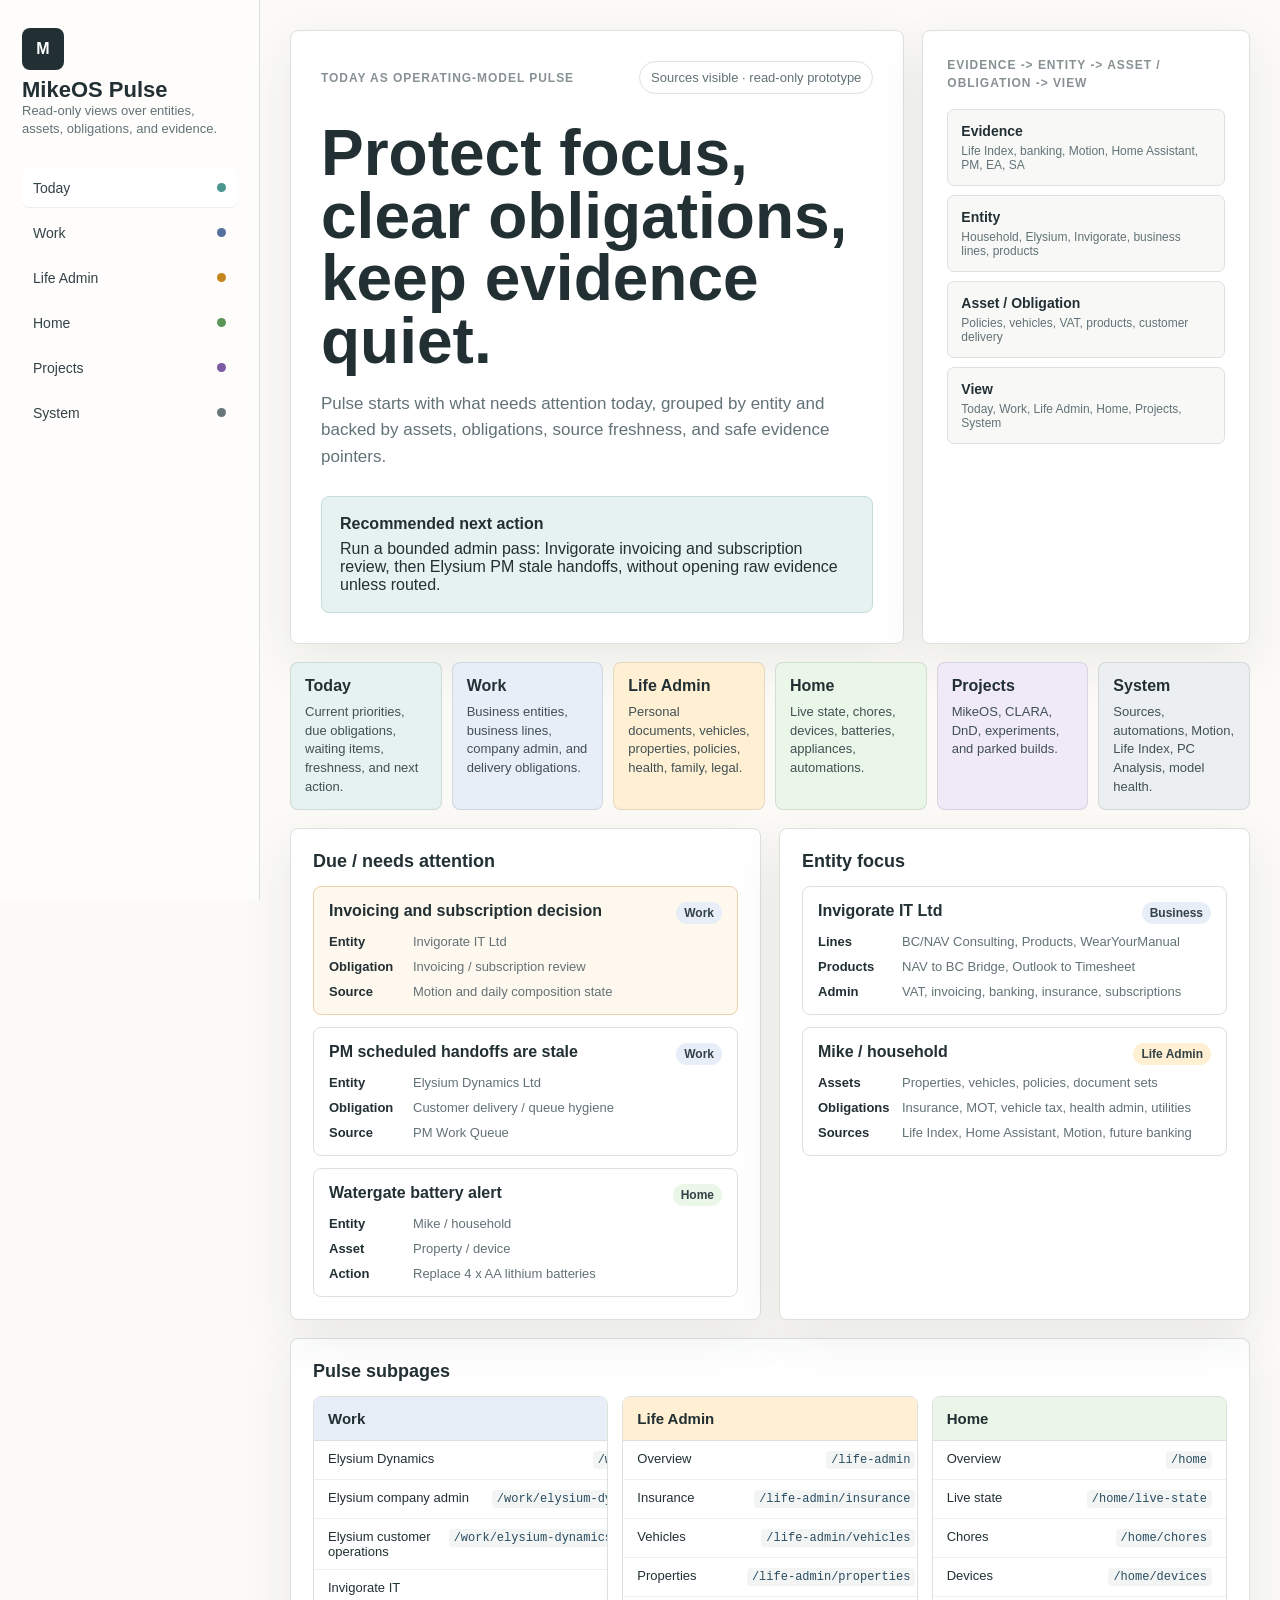
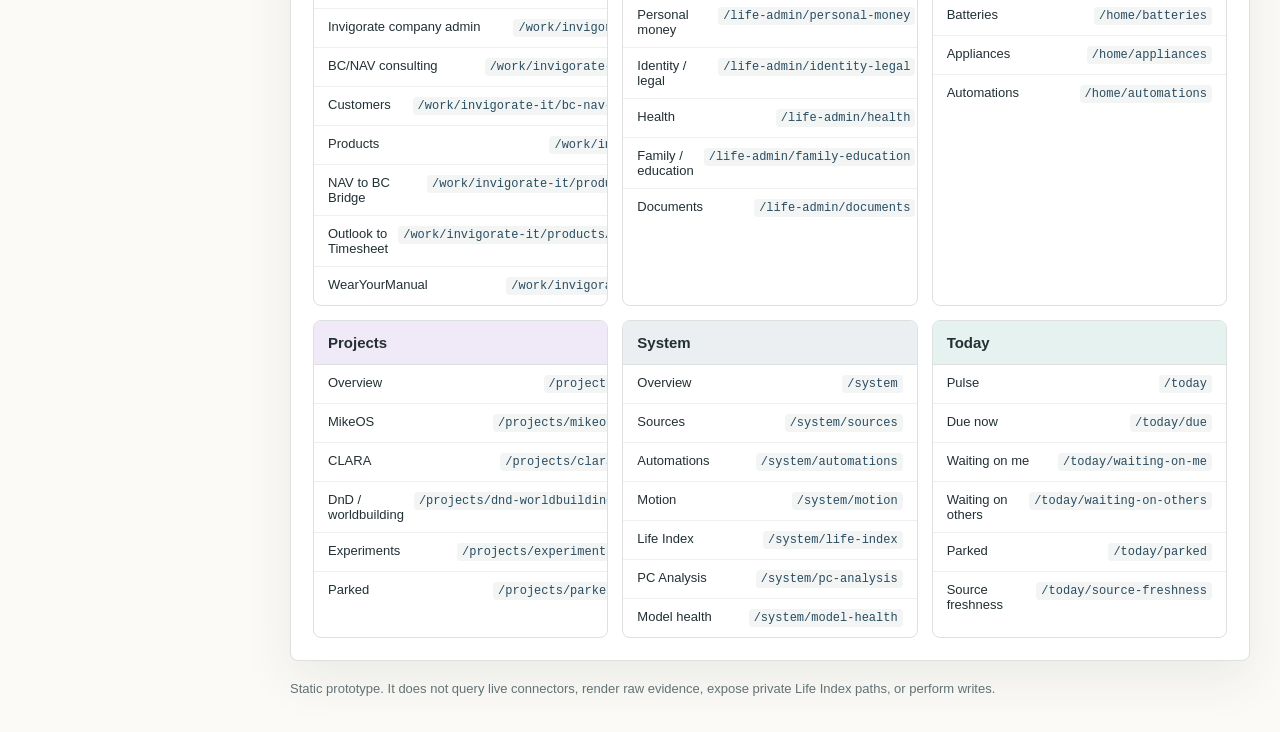
==== dashboard/pulse/index.html @ 155aadf2 "feat: add Pulse page prototype" ====
<!doctype html>
<html lang="en">
<head>
  <meta charset="utf-8">
  <meta name="viewport" content="width=device-width, initial-scale=1">
  <title>MikeOS Pulse</title>
  <link rel="stylesheet" href="pulse.css">
</head>
<body>
  <div class="shell">
    <aside class="sidebar" aria-label="Pulse navigation">
      <div class="brand">
        <div class="brand-mark">M</div>
        <div>
          <h1>MikeOS Pulse</h1>
          <p>Read-only views over entities, assets, obligations, and evidence.</p>
        </div>
      </div>
      <nav class="nav">
        <a class="active" href="#today">Today <span class="dot today-dot"></span></a>
        <a href="#work">Work <span class="dot work-dot"></span></a>
        <a href="#life-admin">Life Admin <span class="dot life-dot"></span></a>
        <a href="#home">Home <span class="dot home-dot"></span></a>
        <a href="#projects">Projects <span class="dot projects-dot"></span></a>
        <a href="#system">System <span class="dot system-dot"></span></a>
      </nav>
    </aside>

    <main class="content">
      <section class="hero" id="today">
        <div class="panel hero-main">
          <div class="meta-row">
            <span class="small-label">Today as operating-model pulse</span>
            <span class="status">Sources visible · read-only prototype</span>
          </div>
          <h2>Protect focus, clear obligations, keep evidence quiet.</h2>
          <p class="hero-copy">Pulse starts with what needs attention today, grouped by entity and backed by assets, obligations, source freshness, and safe evidence pointers.</p>
          <div class="next-action">
            <strong>Recommended next action</strong>
            <p>Run a bounded admin pass: Invigorate invoicing and subscription review, then Elysium PM stale handoffs, without opening raw evidence unless routed.</p>
          </div>
        </div>

        <div class="panel model-card">
          <span class="small-label">Evidence -> Entity -> Asset / Obligation -> View</span>
          <div class="model-flow" aria-label="Evidence to view flow">
            <div class="model-step">Evidence <span>Life Index, banking, Motion, Home Assistant, PM, EA, SA</span></div>
            <div class="model-step">Entity <span>Household, Elysium, Invigorate, business lines, products</span></div>
            <div class="model-step">Asset / Obligation <span>Policies, vehicles, VAT, products, customer delivery</span></div>
            <div class="model-step">View <span>Today, Work, Life Admin, Home, Projects, System</span></div>
          </div>
        </div>
      </section>

      <section class="view-strip" aria-label="Top-level Pulse views">
        <a class="view-tile today-bg" href="#today"><strong>Today</strong><span>Current priorities, due obligations, waiting items, freshness, and next action.</span></a>
        <a class="view-tile work-bg" href="#work"><strong>Work</strong><span>Business entities, business lines, company admin, and delivery obligations.</span></a>
        <a class="view-tile life-bg" href="#life-admin"><strong>Life Admin</strong><span>Personal documents, vehicles, properties, policies, health, family, legal.</span></a>
        <a class="view-tile home-bg" href="#home"><strong>Home</strong><span>Live state, chores, devices, batteries, appliances, automations.</span></a>
        <a class="view-tile projects-bg" href="#projects"><strong>Projects</strong><span>MikeOS, CLARA, DnD, experiments, and parked builds.</span></a>
        <a class="view-tile system-bg" href="#system"><strong>System</strong><span>Sources, automations, Motion, Life Index, PC Analysis, model health.</span></a>
      </section>

      <section class="grid two">
        <div class="panel section">
          <h3>Due / needs attention</h3>
          <div class="card-list">
            <article class="pulse-card alert">
              <div class="card-title">Invoicing and subscription decision <span class="tag work">Work</span></div>
              <div class="fact-row"><b>Entity</b><span>Invigorate IT Ltd</span></div>
              <div class="fact-row"><b>Obligation</b><span>Invoicing / subscription review</span></div>
              <div class="fact-row"><b>Source</b><span>Motion and daily composition state</span></div>
            </article>
            <article class="pulse-card">
              <div class="card-title">PM scheduled handoffs are stale <span class="tag work">Work</span></div>
              <div class="fact-row"><b>Entity</b><span>Elysium Dynamics Ltd</span></div>
              <div class="fact-row"><b>Obligation</b><span>Customer delivery / queue hygiene</span></div>
              <div class="fact-row"><b>Source</b><span>PM Work Queue</span></div>
            </article>
            <article class="pulse-card">
              <div class="card-title">Watergate battery alert <span class="tag home">Home</span></div>
              <div class="fact-row"><b>Entity</b><span>Mike / household</span></div>
              <div class="fact-row"><b>Asset</b><span>Property / device</span></div>
              <div class="fact-row"><b>Action</b><span>Replace 4 x AA lithium batteries</span></div>
            </article>
          </div>
        </div>

        <div class="panel section">
          <h3>Entity focus</h3>
          <div class="card-list">
            <article class="pulse-card">
              <div class="card-title">Invigorate IT Ltd <span class="tag work">Business</span></div>
              <div class="fact-row"><b>Lines</b><span>BC/NAV Consulting, Products, WearYourManual</span></div>
              <div class="fact-row"><b>Products</b><span>NAV to BC Bridge, Outlook to Timesheet</span></div>
              <div class="fact-row"><b>Admin</b><span>VAT, invoicing, banking, insurance, subscriptions</span></div>
            </article>
            <article class="pulse-card">
              <div class="card-title">Mike / household <span class="tag life">Life Admin</span></div>
              <div class="fact-row"><b>Assets</b><span>Properties, vehicles, policies, document sets</span></div>
              <div class="fact-row"><b>Obligations</b><span>Insurance, MOT, vehicle tax, health admin, utilities</span></div>
              <div class="fact-row"><b>Sources</b><span>Life Index, Home Assistant, Motion, future banking</span></div>
            </article>
          </div>
        </div>
      </section>

      <section class="panel section" style="margin-top:18px">
        <h3>Pulse subpages</h3>
        <div class="page-map">
          <div class="route-group" id="work">
            <h3 class="work-bg">Work</h3>
            <ul>
              <li>Elysium Dynamics <code>/work/elysium-dynamics</code></li>
              <li>Elysium company admin <code>/work/elysium-dynamics/company-admin</code></li>
              <li>Elysium customer operations <code>/work/elysium-dynamics/customer-operations</code></li>
              <li>Invigorate IT <code>/work/invigorate-it</code></li>
              <li>Invigorate company admin <code>/work/invigorate-it/company-admin</code></li>
              <li>BC/NAV consulting <code>/work/invigorate-it/bc-nav-consulting</code></li>
              <li>Customers <code>/work/invigorate-it/bc-nav-consulting/customers</code></li>
              <li>Products <code>/work/invigorate-it/products</code></li>
              <li>NAV to BC Bridge <code>/work/invigorate-it/products/nav-to-bc-bridge</code></li>
              <li>Outlook to Timesheet <code>/work/invigorate-it/products/outlook-to-timesheet</code></li>
              <li>WearYourManual <code>/work/invigorate-it/wearyourmanual</code></li>
            </ul>
          </div>

          <div class="route-group" id="life-admin">
            <h3 class="life-bg">Life Admin</h3>
            <ul>
              <li>Overview <code>/life-admin</code></li>
              <li>Insurance <code>/life-admin/insurance</code></li>
              <li>Vehicles <code>/life-admin/vehicles</code></li>
              <li>Properties <code>/life-admin/properties</code></li>
              <li>Personal money <code>/life-admin/personal-money</code></li>
              <li>Identity / legal <code>/life-admin/identity-legal</code></li>
              <li>Health <code>/life-admin/health</code></li>
              <li>Family / education <code>/life-admin/family-education</code></li>
              <li>Documents <code>/life-admin/documents</code></li>
            </ul>
          </div>

          <div class="route-group" id="home">
            <h3 class="home-bg">Home</h3>
            <ul>
              <li>Overview <code>/home</code></li>
              <li>Live state <code>/home/live-state</code></li>
              <li>Chores <code>/home/chores</code></li>
              <li>Devices <code>/home/devices</code></li>
              <li>Batteries <code>/home/batteries</code></li>
              <li>Appliances <code>/home/appliances</code></li>
              <li>Automations <code>/home/automations</code></li>
            </ul>
          </div>

          <div class="route-group" id="projects">
            <h3 class="projects-bg">Projects</h3>
            <ul>
              <li>Overview <code>/projects</code></li>
              <li>MikeOS <code>/projects/mikeos</code></li>
              <li>CLARA <code>/projects/clara</code></li>
              <li>DnD / worldbuilding <code>/projects/dnd-worldbuilding</code></li>
              <li>Experiments <code>/projects/experiments</code></li>
              <li>Parked <code>/projects/parked</code></li>
            </ul>
          </div>

          <div class="route-group" id="system">
            <h3 class="system-bg">System</h3>
            <ul>
              <li>Overview <code>/system</code></li>
              <li>Sources <code>/system/sources</code></li>
              <li>Automations <code>/system/automations</code></li>
              <li>Motion <code>/system/motion</code></li>
              <li>Life Index <code>/system/life-index</code></li>
              <li>PC Analysis <code>/system/pc-analysis</code></li>
              <li>Model health <code>/system/model-health</code></li>
            </ul>
          </div>

          <div class="route-group">
            <h3 class="today-bg">Today</h3>
            <ul>
              <li>Pulse <code>/today</code></li>
              <li>Due now <code>/today/due</code></li>
              <li>Waiting on me <code>/today/waiting-on-me</code></li>
              <li>Waiting on others <code>/today/waiting-on-others</code></li>
              <li>Parked <code>/today/parked</code></li>
              <li>Source freshness <code>/today/source-freshness</code></li>
            </ul>
          </div>
        </div>
      </section>

      <footer>
        Static prototype. It does not query live connectors, render raw evidence, expose private Life Index paths, or perform writes.
      </footer>
    </main>
  </div>
</body>
</html>
---- dashboard/pulse/pulse.css ----
:root {
  --ink: #223034;
  --muted: #627276;
  --quiet: #879194;
  --paper: #fbfaf6;
  --surface: #ffffff;
  --line: #dce1de;
  --today: #e6f2f0;
  --work: #e8eef8;
  --life: #fff0d4;
  --home: #eaf6e8;
  --projects: #f0e9f8;
  --system: #eceff1;
  --alert: #f7dfc7;
  --accent: #294c60;
  --shadow: 0 18px 50px rgba(35, 48, 51, 0.08);
}

* {
  box-sizing: border-box;
}

body {
  margin: 0;
  background: var(--paper);
  color: var(--ink);
  font-family: "Segoe UI", Arial, sans-serif;
  letter-spacing: 0;
}

a {
  color: inherit;
  text-decoration: none;
}

.shell {
  min-height: 100vh;
  display: grid;
  grid-template-columns: 260px minmax(0, 1fr);
}

.sidebar {
  position: sticky;
  top: 0;
  height: 100vh;
  padding: 28px 22px;
  border-right: 1px solid var(--line);
  background: rgba(255, 255, 255, 0.64);
}

.brand {
  display: grid;
  gap: 8px;
  margin-bottom: 30px;
}

.brand-mark {
  width: 42px;
  height: 42px;
  display: grid;
  place-items: center;
  border-radius: 8px;
  background: var(--ink);
  color: white;
  font-weight: 700;
}

.brand h1 {
  margin: 0;
  font-size: 22px;
  line-height: 1.1;
}

.brand p,
.subtitle,
.muted {
  color: var(--muted);
}

.brand p {
  margin: 0;
  font-size: 13px;
  line-height: 1.4;
}

.nav {
  display: grid;
  gap: 7px;
}

.nav a {
  display: flex;
  align-items: center;
  justify-content: space-between;
  min-height: 38px;
  padding: 9px 11px;
  border-radius: 7px;
  color: #334246;
  font-size: 14px;
}

.nav a.active,
.nav a:hover {
  background: white;
  box-shadow: 0 1px 0 rgba(35, 48, 51, 0.08);
}

.dot {
  width: 9px;
  height: 9px;
  border-radius: 99px;
  background: var(--quiet);
}

.today-dot { background: #4c9690; }
.work-dot { background: #566f9e; }
.life-dot { background: #c6861e; }
.home-dot { background: #5b9658; }
.projects-dot { background: #7d5aa4; }
.system-dot { background: #69777b; }

.content {
  padding: 30px;
  max-width: 1480px;
  width: 100%;
}

.hero {
  display: grid;
  grid-template-columns: minmax(0, 1.5fr) minmax(320px, 0.8fr);
  gap: 18px;
  margin-bottom: 18px;
}

.panel {
  background: var(--surface);
  border: 1px solid var(--line);
  border-radius: 8px;
  box-shadow: var(--shadow);
}

.hero-main {
  padding: 30px;
}

.meta-row {
  display: flex;
  align-items: center;
  justify-content: space-between;
  gap: 14px;
  margin-bottom: 28px;
}

.small-label {
  font-size: 12px;
  color: var(--quiet);
  text-transform: uppercase;
  letter-spacing: 0.08em;
  font-weight: 700;
}

.status {
  border: 1px solid var(--line);
  border-radius: 999px;
  padding: 8px 11px;
  font-size: 13px;
  color: var(--muted);
  background: #fff;
}

h2,
h3,
p {
  margin: 0;
}

.hero h2 {
  max-width: 820px;
  font-size: clamp(38px, 5vw, 68px);
  line-height: 0.98;
  letter-spacing: 0;
}

.hero-copy {
  max-width: 720px;
  margin-top: 18px;
  color: var(--muted);
  font-size: 17px;
  line-height: 1.55;
}

.next-action {
  margin-top: 26px;
  padding: 18px;
  background: var(--today);
  border: 1px solid #c6dcda;
  border-radius: 8px;
}

.next-action strong {
  display: block;
  margin-bottom: 7px;
}

.model-card {
  padding: 24px;
}

.model-flow {
  display: grid;
  gap: 9px;
  margin-top: 18px;
}

.model-step {
  padding: 13px;
  border: 1px solid var(--line);
  border-radius: 7px;
  background: #f8f9f7;
  font-size: 14px;
  font-weight: 700;
}

.model-step span {
  display: block;
  margin-top: 5px;
  color: var(--muted);
  font-size: 12px;
  font-weight: 500;
}

.grid {
  display: grid;
  gap: 18px;
}

.two {
  grid-template-columns: minmax(0, 1fr) minmax(0, 1fr);
}

.three {
  grid-template-columns: repeat(3, minmax(0, 1fr));
}

.section {
  padding: 22px;
}

.section h3 {
  font-size: 18px;
  margin-bottom: 14px;
}

.card-list {
  display: grid;
  gap: 12px;
}

.pulse-card {
  display: grid;
  gap: 10px;
  padding: 15px;
  border-radius: 8px;
  border: 1px solid var(--line);
  background: #fff;
}

.pulse-card.alert {
  background: #fff8ef;
  border-color: #ebd0aa;
}

.card-title {
  display: flex;
  align-items: flex-start;
  justify-content: space-between;
  gap: 12px;
  font-weight: 700;
}

.tag {
  border-radius: 999px;
  padding: 4px 8px;
  font-size: 12px;
  color: #334246;
  background: var(--system);
  white-space: nowrap;
}

.tag.work { background: var(--work); }
.tag.life { background: var(--life); }
.tag.home { background: var(--home); }
.tag.system { background: var(--system); }

.fact-row {
  display: grid;
  grid-template-columns: 76px minmax(0, 1fr);
  gap: 8px;
  font-size: 13px;
  color: var(--muted);
}

.fact-row b {
  color: var(--ink);
  font-weight: 600;
}

.page-map {
  display: grid;
  grid-template-columns: repeat(3, minmax(0, 1fr));
  gap: 14px;
}

.route-group {
  border: 1px solid var(--line);
  border-radius: 8px;
  overflow: hidden;
  background: #fff;
}

.route-group h3 {
  padding: 13px 14px;
  margin: 0;
  font-size: 15px;
  border-bottom: 1px solid var(--line);
}

.route-group ul {
  list-style: none;
  display: grid;
  gap: 0;
  padding: 0;
  margin: 0;
}

.route-group li {
  display: flex;
  justify-content: space-between;
  gap: 10px;
  align-items: baseline;
  padding: 10px 14px;
  border-bottom: 1px solid #eef0ee;
  font-size: 13px;
}

.route-group li:last-child {
  border-bottom: 0;
}

code {
  padding: 2px 5px;
  border-radius: 4px;
  background: #f3f5f4;
  color: var(--accent);
  font-family: Consolas, "Courier New", monospace;
  font-size: 12px;
  white-space: nowrap;
}

.view-strip {
  display: grid;
  grid-template-columns: repeat(6, minmax(0, 1fr));
  gap: 10px;
  margin: 18px 0;
}

.view-tile {
  min-height: 116px;
  border: 1px solid rgba(34, 48, 52, 0.12);
  border-radius: 8px;
  padding: 14px;
}

.view-tile strong {
  display: block;
  margin-bottom: 7px;
}

.view-tile span {
  color: #405054;
  font-size: 13px;
  line-height: 1.36;
}

.today-bg { background: var(--today); }
.work-bg { background: var(--work); }
.life-bg { background: var(--life); }
.home-bg { background: var(--home); }
.projects-bg { background: var(--projects); }
.system-bg { background: var(--system); }

footer {
  padding: 20px 0 6px;
  color: var(--muted);
  font-size: 13px;
}

@media (max-width: 1100px) {
  .shell {
    grid-template-columns: 1fr;
  }

  .sidebar {
    position: static;
    height: auto;
    border-right: 0;
    border-bottom: 1px solid var(--line);
  }

  .nav,
  .view-strip,
  .page-map,
  .three {
    grid-template-columns: repeat(2, minmax(0, 1fr));
  }

  .hero,
  .two {
    grid-template-columns: 1fr;
  }
}

@media (max-width: 700px) {
  .content,
  .sidebar {
    padding: 18px;
  }

  .nav,
  .view-strip,
  .page-map,
  .three {
    grid-template-columns: 1fr;
  }

  .hero-main,
  .model-card,
  .section {
    padding: 18px;
  }

  .hero h2 {
    font-size: 38px;
  }
}
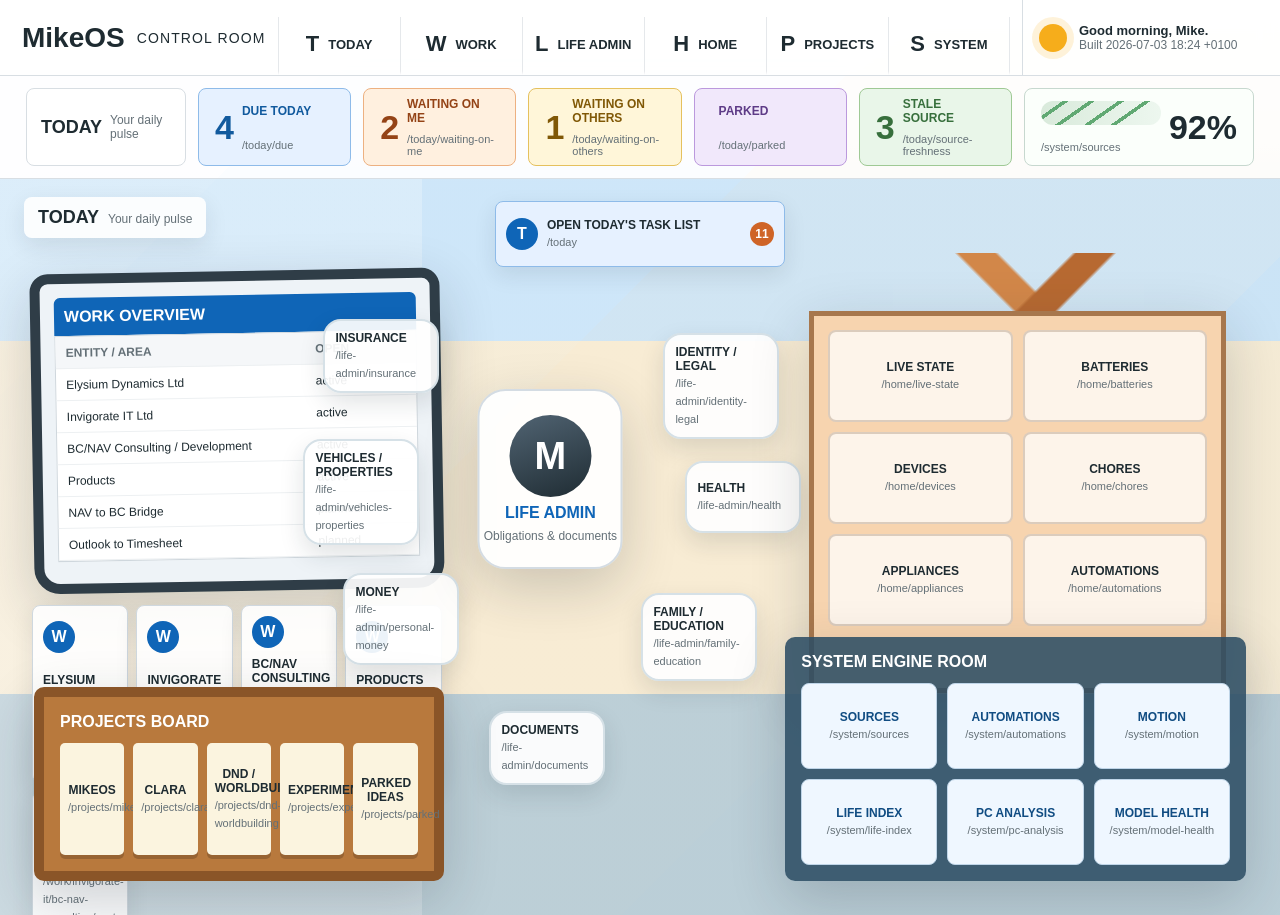
==== commit 1e590c99: "feat: add photo intake pulse dashboard" ====
--- a/dashboard/pulse/index.html
+++ b/dashboard/pulse/index.html
@@ -3,199 +3,96 @@
 <head>
   <meta charset="utf-8">
   <meta name="viewport" content="width=device-width, initial-scale=1">
+  <meta name="mikeos-pulse-views" content="Today, Work, Life Admin, Home, Projects, System">
   <title>MikeOS Pulse</title>
   <link rel="stylesheet" href="pulse.css">
 </head>
 <body>
-  <div class="shell">
-    <aside class="sidebar" aria-label="Pulse navigation">
-      <div class="brand">
-        <div class="brand-mark">M</div>
+  <div class="control-room-shell">
+    <header class="topbar">
+      <div class="brand-line">
+        <h1>MikeOS</h1>
+        <span>Control Room</span>
+      </div>
+      <nav class="topnav" id="pulse-nav" aria-label="Pulse sections"></nav>
+      <div class="morning-card">
+        <span class="sun-mark" aria-hidden="true"></span>
         <div>
-          <h1>MikeOS Pulse</h1>
-          <p>Read-only views over entities, assets, obligations, and evidence.</p>
+          <strong>Good morning, Mike.</strong>
+          <span id="generated-at">Built not generated</span>
         </div>
       </div>
-      <nav class="nav">
-        <a class="active" href="#today">Today <span class="dot today-dot"></span></a>
-        <a href="#work">Work <span class="dot work-dot"></span></a>
-        <a href="#life-admin">Life Admin <span class="dot life-dot"></span></a>
-        <a href="#home">Home <span class="dot home-dot"></span></a>
-        <a href="#projects">Projects <span class="dot projects-dot"></span></a>
-        <a href="#system">System <span class="dot system-dot"></span></a>
-      </nav>
-    </aside>
+    </header>
 
-    <main class="content">
-      <section class="hero" id="today">
-        <div class="panel hero-main">
-          <div class="meta-row">
-            <span class="small-label">Today as operating-model pulse</span>
-            <span class="status">Sources visible · read-only prototype</span>
+    <section class="kpi-strip" id="kpi-strip" aria-label="Today summary"></section>
+
+    <main class="control-room">
+      <section class="map-panel" aria-label="MikeOS clickable control room">
+        <div class="scene-canvas">
+          <div class="scene-title">
+            <strong>Today</strong>
+            <span>Your daily pulse</span>
           </div>
-          <h2>Protect focus, clear obligations, keep evidence quiet.</h2>
-          <p class="hero-copy">Pulse starts with what needs attention today, grouped by entity and backed by assets, obligations, source freshness, and safe evidence pointers.</p>
-          <div class="next-action">
-            <strong>Recommended next action</strong>
-            <p>Run a bounded admin pass: Invigorate invoicing and subscription review, then Elysium PM stale handoffs, without opening raw evidence unless routed.</p>
+
+          <div class="work-desk">
+            <div class="laptop">
+              <div class="laptop-header">Work Overview</div>
+              <div class="work-table" id="work-table"></div>
+            </div>
+            <div class="desk-routes" id="work-routes"></div>
           </div>
-        </div>
 
-        <div class="panel model-card">
-          <span class="small-label">Evidence -> Entity -> Asset / Obligation -> View</span>
-          <div class="model-flow" aria-label="Evidence to view flow">
-            <div class="model-step">Evidence <span>Life Index, banking, Motion, Home Assistant, PM, EA, SA</span></div>
-            <div class="model-step">Entity <span>Household, Elysium, Invigorate, business lines, products</span></div>
-            <div class="model-step">Asset / Obligation <span>Policies, vehicles, VAT, products, customer delivery</span></div>
-            <div class="model-step">View <span>Today, Work, Life Admin, Home, Projects, System</span></div>
+          <div class="life-hub" id="life-hub">
+            <div class="person-card">
+              <span class="avatar-mark">M</span>
+              <strong>Life Admin</strong>
+              <span>Obligations & documents</span>
+            </div>
           </div>
+
+          <div class="home-house">
+            <div class="roof"></div>
+            <div class="house-grid" id="home-rooms"></div>
+          </div>
+
+          <div class="projects-board">
+            <h2>Projects Board</h2>
+            <div id="project-pins"></div>
+          </div>
+
+          <div class="system-room">
+            <h2>System Engine Room</h2>
+            <div id="system-tiles"></div>
+          </div>
+
+          <div class="today-hotspot" id="today-hotspot"></div>
         </div>
       </section>
 
-      <section class="view-strip" aria-label="Top-level Pulse views">
-        <a class="view-tile today-bg" href="#today"><strong>Today</strong><span>Current priorities, due obligations, waiting items, freshness, and next action.</span></a>
-        <a class="view-tile work-bg" href="#work"><strong>Work</strong><span>Business entities, business lines, company admin, and delivery obligations.</span></a>
-        <a class="view-tile life-bg" href="#life-admin"><strong>Life Admin</strong><span>Personal documents, vehicles, properties, policies, health, family, legal.</span></a>
-        <a class="view-tile home-bg" href="#home"><strong>Home</strong><span>Live state, chores, devices, batteries, appliances, automations.</span></a>
-        <a class="view-tile projects-bg" href="#projects"><strong>Projects</strong><span>MikeOS, CLARA, DnD, experiments, and parked builds.</span></a>
-        <a class="view-tile system-bg" href="#system"><strong>System</strong><span>Sources, automations, Motion, Life Index, PC Analysis, model health.</span></a>
-      </section>
-
-      <section class="grid two">
-        <div class="panel section">
-          <h3>Due / needs attention</h3>
-          <div class="card-list">
-            <article class="pulse-card alert">
-              <div class="card-title">Invoicing and subscription decision <span class="tag work">Work</span></div>
-              <div class="fact-row"><b>Entity</b><span>Invigorate IT Ltd</span></div>
-              <div class="fact-row"><b>Obligation</b><span>Invoicing / subscription review</span></div>
-              <div class="fact-row"><b>Source</b><span>Motion and daily composition state</span></div>
-            </article>
-            <article class="pulse-card">
-              <div class="card-title">PM scheduled handoffs are stale <span class="tag work">Work</span></div>
-              <div class="fact-row"><b>Entity</b><span>Elysium Dynamics Ltd</span></div>
-              <div class="fact-row"><b>Obligation</b><span>Customer delivery / queue hygiene</span></div>
-              <div class="fact-row"><b>Source</b><span>PM Work Queue</span></div>
-            </article>
-            <article class="pulse-card">
-              <div class="card-title">Watergate battery alert <span class="tag home">Home</span></div>
-              <div class="fact-row"><b>Entity</b><span>Mike / household</span></div>
-              <div class="fact-row"><b>Asset</b><span>Property / device</span></div>
-              <div class="fact-row"><b>Action</b><span>Replace 4 x AA lithium batteries</span></div>
-            </article>
+      <aside class="task-drawer" aria-live="polite">
+        <div class="drawer-header">
+          <div class="drawer-title-block">
+            <span class="drawer-icon" id="drawer-icon" aria-hidden="true">◎</span>
+            <div>
+              <span class="small-label">Selected section</span>
+              <h2 id="drawer-title">Today</h2>
+              <p id="drawer-summary">Loading task list...</p>
+            </div>
           </div>
+          <button class="mode-button" type="button">List</button>
+          <button class="mode-button" type="button">Filter</button>
+          <a class="route-button" id="drawer-route" href="#today">/today</a>
         </div>
-
-        <div class="panel section">
-          <h3>Entity focus</h3>
-          <div class="card-list">
-            <article class="pulse-card">
-              <div class="card-title">Invigorate IT Ltd <span class="tag work">Business</span></div>
-              <div class="fact-row"><b>Lines</b><span>BC/NAV Consulting, Products, WearYourManual</span></div>
-              <div class="fact-row"><b>Products</b><span>NAV to BC Bridge, Outlook to Timesheet</span></div>
-              <div class="fact-row"><b>Admin</b><span>VAT, invoicing, banking, insurance, subscriptions</span></div>
-            </article>
-            <article class="pulse-card">
-              <div class="card-title">Mike / household <span class="tag life">Life Admin</span></div>
-              <div class="fact-row"><b>Assets</b><span>Properties, vehicles, policies, document sets</span></div>
-              <div class="fact-row"><b>Obligations</b><span>Insurance, MOT, vehicle tax, health admin, utilities</span></div>
-              <div class="fact-row"><b>Sources</b><span>Life Index, Home Assistant, Motion, future banking</span></div>
-            </article>
-          </div>
+        <div class="drawer-counts" id="drawer-counts"></div>
+        <div class="task-list" id="task-list"></div>
+        <div class="drawer-footer">
+          <strong>Evidence -> Entity -> Asset / Obligation -> View</strong>
+          <span>The browser only receives distilled MikeOS state.</span>
         </div>
-      </section>
-
-      <section class="panel section" style="margin-top:18px">
-        <h3>Pulse subpages</h3>
-        <div class="page-map">
-          <div class="route-group" id="work">
-            <h3 class="work-bg">Work</h3>
-            <ul>
-              <li>Elysium Dynamics <code>/work/elysium-dynamics</code></li>
-              <li>Elysium company admin <code>/work/elysium-dynamics/company-admin</code></li>
-              <li>Elysium customer operations <code>/work/elysium-dynamics/customer-operations</code></li>
-              <li>Invigorate IT <code>/work/invigorate-it</code></li>
-              <li>Invigorate company admin <code>/work/invigorate-it/company-admin</code></li>
-              <li>BC/NAV consulting <code>/work/invigorate-it/bc-nav-consulting</code></li>
-              <li>Customers <code>/work/invigorate-it/bc-nav-consulting/customers</code></li>
-              <li>Products <code>/work/invigorate-it/products</code></li>
-              <li>NAV to BC Bridge <code>/work/invigorate-it/products/nav-to-bc-bridge</code></li>
-              <li>Outlook to Timesheet <code>/work/invigorate-it/products/outlook-to-timesheet</code></li>
-              <li>WearYourManual <code>/work/invigorate-it/wearyourmanual</code></li>
-            </ul>
-          </div>
-
-          <div class="route-group" id="life-admin">
-            <h3 class="life-bg">Life Admin</h3>
-            <ul>
-              <li>Overview <code>/life-admin</code></li>
-              <li>Insurance <code>/life-admin/insurance</code></li>
-              <li>Vehicles <code>/life-admin/vehicles</code></li>
-              <li>Properties <code>/life-admin/properties</code></li>
-              <li>Personal money <code>/life-admin/personal-money</code></li>
-              <li>Identity / legal <code>/life-admin/identity-legal</code></li>
-              <li>Health <code>/life-admin/health</code></li>
-              <li>Family / education <code>/life-admin/family-education</code></li>
-              <li>Documents <code>/life-admin/documents</code></li>
-            </ul>
-          </div>
-
-          <div class="route-group" id="home">
-            <h3 class="home-bg">Home</h3>
-            <ul>
-              <li>Overview <code>/home</code></li>
-              <li>Live state <code>/home/live-state</code></li>
-              <li>Chores <code>/home/chores</code></li>
-              <li>Devices <code>/home/devices</code></li>
-              <li>Batteries <code>/home/batteries</code></li>
-              <li>Appliances <code>/home/appliances</code></li>
-              <li>Automations <code>/home/automations</code></li>
-            </ul>
-          </div>
-
-          <div class="route-group" id="projects">
-            <h3 class="projects-bg">Projects</h3>
-            <ul>
-              <li>Overview <code>/projects</code></li>
-              <li>MikeOS <code>/projects/mikeos</code></li>
-              <li>CLARA <code>/projects/clara</code></li>
-              <li>DnD / worldbuilding <code>/projects/dnd-worldbuilding</code></li>
-              <li>Experiments <code>/projects/experiments</code></li>
-              <li>Parked <code>/projects/parked</code></li>
-            </ul>
-          </div>
-
-          <div class="route-group" id="system">
-            <h3 class="system-bg">System</h3>
-            <ul>
-              <li>Overview <code>/system</code></li>
-              <li>Sources <code>/system/sources</code></li>
-              <li>Automations <code>/system/automations</code></li>
-              <li>Motion <code>/system/motion</code></li>
-              <li>Life Index <code>/system/life-index</code></li>
-              <li>PC Analysis <code>/system/pc-analysis</code></li>
-              <li>Model health <code>/system/model-health</code></li>
-            </ul>
-          </div>
-
-          <div class="route-group">
-            <h3 class="today-bg">Today</h3>
-            <ul>
-              <li>Pulse <code>/today</code></li>
-              <li>Due now <code>/today/due</code></li>
-              <li>Waiting on me <code>/today/waiting-on-me</code></li>
-              <li>Waiting on others <code>/today/waiting-on-others</code></li>
-              <li>Parked <code>/today/parked</code></li>
-              <li>Source freshness <code>/today/source-freshness</code></li>
-            </ul>
-          </div>
-        </div>
-      </section>
-
-      <footer>
-        Static prototype. It does not query live connectors, render raw evidence, expose private Life Index paths, or perform writes.
-      </footer>
+      </aside>
     </main>
   </div>
+  <script src="pulse-data.js"></script>
+  <script src="pulse-app.js"></script>
 </body>
 </html>
--- a/dashboard/pulse/pulse.css
+++ b/dashboard/pulse/pulse.css
@@ -1,445 +1,989 @@
 :root {
-  --ink: #223034;
-  --muted: #627276;
-  --quiet: #879194;
-  --paper: #fbfaf6;
-  --surface: #ffffff;
-  --line: #dce1de;
-  --today: #e6f2f0;
-  --work: #e8eef8;
-  --life: #fff0d4;
-  --home: #eaf6e8;
-  --projects: #f0e9f8;
-  --system: #eceff1;
-  --alert: #f7dfc7;
-  --accent: #294c60;
-  --shadow: 0 18px 50px rgba(35, 48, 51, 0.08);
+  --ink: #1e2b31;
+  --muted: #647077;
+  --quiet: #8a949a;
+  --line: #d8dee3;
+  --paper: #f4f1ea;
+  --surface: rgba(255, 255, 255, 0.94);
+  --blue: #0f65b7;
+  --blue-soft: #e6f1ff;
+  --orange: #cf6427;
+  --orange-soft: #fff0df;
+  --amber: #c18a11;
+  --amber-soft: #fff6d9;
+  --green: #3c8c52;
+  --green-soft: #e9f6e9;
+  --purple: #7650a3;
+  --purple-soft: #f1e8fb;
+  --steel: #4b697b;
+  --steel-soft: #e8eef2;
+  --shadow: 0 18px 55px rgba(25, 37, 45, 0.2);
+  --radius: 8px;
 }
 
 * {
   box-sizing: border-box;
 }
 
+html,
+body {
+  min-height: 100%;
+}
+
 body {
   margin: 0;
-  background: var(--paper);
   color: var(--ink);
+  background:
+    linear-gradient(180deg, rgba(255, 255, 255, 0.86), rgba(255, 255, 255, 0.18) 22%),
+    linear-gradient(135deg, #f8fbff 0 18%, #e9f5ff 18% 42%, #f7efe1 42% 70%, #dbe8ef 70% 100%);
   font-family: "Segoe UI", Arial, sans-serif;
   letter-spacing: 0;
 }
 
+button,
 a {
   color: inherit;
+  font: inherit;
+}
+
+button {
+  cursor: pointer;
+}
+
+a {
   text-decoration: none;
 }
 
-.shell {
+.control-room-shell {
   min-height: 100vh;
   display: grid;
-  grid-template-columns: 260px minmax(0, 1fr);
-}
-
-.sidebar {
+  grid-template-rows: auto auto minmax(0, 1fr);
+}
+
+.topbar {
+  min-height: 76px;
+  display: grid;
+  grid-template-columns: auto minmax(0, 1fr) 236px;
+  align-items: stretch;
+  gap: 12px;
+  padding: 0 22px;
+  border-bottom: 1px solid var(--line);
+  background: rgba(255, 255, 255, 0.88);
+  backdrop-filter: blur(14px);
+}
+
+.brand-line {
+  display: flex;
+  align-items: center;
+  gap: 12px;
+  white-space: nowrap;
+}
+
+.brand-line h1 {
+  margin: 0;
+  font-size: 28px;
+  font-weight: 800;
+  letter-spacing: 0;
+}
+
+.brand-line span {
+  text-transform: uppercase;
+  font-size: 14px;
+  letter-spacing: 0.08em;
+}
+
+.topnav {
+  display: flex;
+  align-items: end;
+  gap: 0;
+  overflow: hidden;
+}
+
+.topnav a {
+  min-width: 100px;
+  flex: 1 1 100px;
+  min-height: 58px;
+  display: flex;
+  align-items: center;
+  justify-content: center;
+  gap: 9px;
+  border-left: 1px solid #e5e8eb;
+  border-bottom: 4px solid transparent;
+  font-size: 13px;
+  font-weight: 700;
+  text-transform: uppercase;
+}
+
+.topnav a:last-child {
+  border-right: 1px solid #e5e8eb;
+}
+
+.topnav a span {
+  font-size: 22px;
+}
+
+.topnav a.active {
+  color: var(--blue);
+  background: white;
+  border-bottom-color: var(--blue);
+  border-radius: 0 0 8px 8px;
+  box-shadow: 0 8px 20px rgba(15, 101, 183, 0.1);
+}
+
+.morning-card {
+  display: flex;
+  align-items: center;
+  gap: 12px;
+  padding-left: 16px;
+  border-left: 1px solid var(--line);
+}
+
+.morning-card strong,
+.morning-card span {
+  display: block;
+}
+
+.morning-card strong {
+  font-size: 13px;
+}
+
+.morning-card span {
+  color: var(--muted);
+  font-size: 12px;
+}
+
+.sun-mark {
+  width: 28px;
+  height: 28px;
+  border-radius: 50%;
+  background: #f6ad1b;
+  box-shadow: 0 0 0 7px rgba(246, 173, 27, 0.16);
+}
+
+.kpi-strip {
+  display: grid;
+  grid-template-columns: 160px repeat(5, minmax(130px, 1fr)) 230px;
+  gap: 12px;
+  padding: 12px 26px;
+  border-bottom: 1px solid var(--line);
+  background: rgba(255, 255, 255, 0.78);
+}
+
+.kpi-title,
+.kpi-card,
+.freshness-card {
+  min-height: 64px;
+  border-radius: var(--radius);
+  border: 1px solid var(--line);
+  background: rgba(255, 255, 255, 0.82);
+}
+
+.kpi-title {
+  display: flex;
+  align-items: center;
+  gap: 8px;
+  padding: 0 14px;
+}
+
+.kpi-title strong {
+  font-size: 18px;
+  text-transform: uppercase;
+}
+
+.kpi-title span {
+  color: var(--muted);
+  font-size: 12px;
+}
+
+.kpi-card,
+.freshness-card {
+  display: grid;
+  grid-template-columns: auto minmax(0, 1fr);
+  align-items: center;
+  gap: 8px;
+  padding: 8px 16px;
+  text-align: left;
+}
+
+.kpi-card strong,
+.freshness-card strong {
+  grid-row: span 2;
+  font-size: 34px;
+  line-height: 1;
+}
+
+.kpi-card span {
+  font-size: 12px;
+  font-weight: 800;
+  text-transform: uppercase;
+}
+
+.kpi-card small,
+.freshness-card small {
+  color: var(--muted);
+  font-size: 11px;
+}
+
+.kpi-card.today { border-color: #8ebbe9; background: var(--blue-soft); color: #115a9e; }
+.kpi-card.work { border-color: #edb181; background: var(--orange-soft); color: #944316; }
+.kpi-card.life { border-color: #e5c15e; background: var(--amber-soft); color: #805806; }
+.kpi-card.projects { border-color: #bb99dd; background: var(--purple-soft); color: #5e3b87; }
+.kpi-card.home { border-color: #9fc995; background: var(--green-soft); color: #376f3c; }
+
+.freshness-card {
+  grid-template-columns: minmax(0, 1fr) auto;
+  border-color: #c7d8cf;
+  background: #fbfffb;
+}
+
+.sparkline {
+  height: 24px;
+  border-radius: 999px;
+  background:
+    linear-gradient(145deg, transparent 0 14%, #61a973 14% 18%, transparent 18% 31%, #61a973 31% 35%, transparent 35% 50%, #61a973 50% 54%, transparent 54% 67%, #61a973 67% 71%, transparent 71% 100%),
+    linear-gradient(90deg, #d9eadb, #edf7ef);
+}
+
+.control-room {
+  position: relative;
+  min-height: calc(100vh - 164px);
+  overflow: hidden;
+}
+
+.map-panel {
+  height: 100%;
+}
+
+.scene-canvas {
+  position: relative;
+  min-height: calc(100vh - 164px);
+  padding: 18px 22px;
+  overflow: hidden;
+  background:
+    linear-gradient(90deg, rgba(255, 255, 255, 0.24) 0 33%, transparent 33%),
+    linear-gradient(180deg, rgba(196, 225, 247, 0.76) 0 22%, rgba(248, 235, 209, 0.86) 22% 70%, rgba(185, 205, 214, 0.95) 70% 100%);
+}
+
+.scene-title {
+  position: absolute;
+  top: 18px;
+  left: 24px;
+  z-index: 3;
+  display: flex;
+  align-items: baseline;
+  gap: 9px;
+  padding: 10px 14px;
+  border-radius: var(--radius);
+  background: rgba(255, 255, 255, 0.9);
+  box-shadow: 0 8px 22px rgba(25, 37, 45, 0.1);
+}
+
+.scene-title strong {
+  font-size: 18px;
+  text-transform: uppercase;
+}
+
+.scene-title span {
+  color: var(--muted);
+  font-size: 12px;
+}
+
+.work-desk {
+  position: absolute;
+  left: 32px;
+  top: 92px;
+  width: 32vw;
+  min-width: 390px;
+  max-width: 560px;
+}
+
+.laptop {
+  padding: 14px 14px 22px;
+  border-radius: 18px 18px 26px 26px;
+  border: 10px solid #2f3d47;
+  background: #eef3f7;
+  box-shadow: var(--shadow);
+  transform: rotate(-1deg);
+}
+
+.laptop-header {
+  padding: 10px;
+  border-radius: 6px 6px 0 0;
+  color: white;
+  background: var(--blue);
+  font-weight: 800;
+  text-transform: uppercase;
+}
+
+.work-table {
+  display: grid;
+  background: white;
+  border: 1px solid #cfd7dd;
+}
+
+.table-row {
+  display: grid;
+  grid-template-columns: minmax(0, 1fr) 90px;
+  gap: 8px;
+  align-items: center;
+  min-height: 32px;
+  padding: 6px 10px;
+  border: 0;
+  border-bottom: 1px solid #edf0f2;
+  background: transparent;
+  text-align: left;
+  font-size: 12px;
+}
+
+.table-row.head {
+  color: var(--muted);
+  font-weight: 800;
+  text-transform: uppercase;
+  background: #f5f7f9;
+}
+
+.table-row:not(.head):hover,
+.table-row.selected {
+  background: var(--blue-soft);
+}
+
+.desk-routes {
+  display: grid;
+  grid-template-columns: repeat(4, minmax(0, 1fr));
+  gap: 8px;
+  margin-top: 14px;
+}
+
+.life-hub {
+  position: absolute;
+  left: 43%;
+  top: 92px;
+  width: 270px;
+  height: 440px;
+  transform: translateX(-50%);
+}
+
+.person-card {
+  position: absolute;
+  left: 50%;
+  top: 118px;
+  z-index: 2;
+  width: 145px;
+  min-height: 180px;
+  transform: translateX(-50%);
+  display: grid;
+  place-items: center;
+  align-content: center;
+  gap: 7px;
+  border: 2px solid #d4dce3;
+  border-radius: 28px;
+  background: rgba(255, 255, 255, 0.94);
+  box-shadow: var(--shadow);
+  text-align: center;
+}
+
+.avatar-mark {
+  display: grid;
+  place-items: center;
+  width: 82px;
+  height: 82px;
+  border-radius: 50%;
+  color: white;
+  background: linear-gradient(160deg, #516473, #1f2c33);
+  font-size: 38px;
+  font-weight: 800;
+}
+
+.person-card strong {
+  color: var(--blue);
+  text-transform: uppercase;
+}
+
+.person-card span:last-child {
+  color: var(--muted);
+  font-size: 12px;
+}
+
+.orbit-card {
+  position: absolute;
+  width: 116px;
+  min-height: 72px;
+  padding: 10px;
+  border: 2px solid #d6e1e7;
+  border-radius: 18px;
+  background: rgba(255, 255, 255, 0.92);
+  box-shadow: 0 10px 24px rgba(25, 37, 45, 0.13);
+  text-align: left;
+}
+
+.orbit-card strong,
+.room-card strong,
+.pin-card strong,
+.engine-tile strong,
+.zone-button strong {
+  display: block;
+  font-size: 12px;
+  text-transform: uppercase;
+}
+
+.orbit-card small,
+.room-card small,
+.pin-card small,
+.engine-tile small,
+.zone-button small {
+  color: var(--muted);
+  font-size: 11px;
+}
+
+.orbit-1 { left: -92px; top: 48px; }
+.orbit-2 { left: -112px; top: 168px; }
+.orbit-3 { left: -72px; top: 302px; }
+.orbit-4 { right: -94px; top: 62px; }
+.orbit-5 { right: -116px; top: 190px; }
+.orbit-6 { right: -72px; top: 322px; }
+.orbit-7 { left: 74px; bottom: -74px; }
+
+.home-house {
+  position: absolute;
+  right: 32px;
+  top: 74px;
+  width: 36vw;
+  min-width: 440px;
+  max-width: 650px;
+  height: 460px;
+  padding: 58px 22px 20px;
+}
+
+.roof {
+  position: absolute;
+  left: 14%;
+  top: 0;
+  width: 72%;
+  height: 118px;
+  background: linear-gradient(135deg, transparent 0 49%, #b76931 50% 58%, transparent 59%), linear-gradient(45deg, transparent 0 49%, #d28749 50% 58%, transparent 59%);
+}
+
+.house-grid {
+  position: relative;
+  display: grid;
+  grid-template-columns: repeat(2, minmax(0, 1fr));
+  grid-auto-rows: 92px;
+  gap: 10px;
+  height: 100%;
+  padding: 14px;
+  border: 5px solid #a7774d;
+  background:
+    linear-gradient(#f7d4af 0 0) padding-box,
+    repeating-linear-gradient(90deg, #cfa37b 0 12px, #dcb994 12px 24px);
+  box-shadow: var(--shadow);
+}
+
+.room-card {
+  border: 2px solid rgba(110, 76, 47, 0.24);
+  border-radius: var(--radius);
+  background: rgba(255, 255, 255, 0.74);
+  text-align: center;
+}
+
+.room-card:hover,
+.room-card.selected {
+  border-color: var(--green);
+  background: var(--green-soft);
+}
+
+.projects-board {
+  position: absolute;
+  left: 34px;
+  bottom: 34px;
+  width: 32vw;
+  min-width: 390px;
+  max-width: 560px;
+  padding: 16px;
+  border: 10px solid #8a5528;
+  border-radius: 10px;
+  background: #b8793d;
+  box-shadow: var(--shadow);
+}
+
+.projects-board h2,
+.system-room h2 {
+  margin: 0 0 12px;
+  color: white;
+  font-size: 16px;
+  text-transform: uppercase;
+}
+
+#project-pins {
+  display: grid;
+  grid-template-columns: repeat(5, minmax(0, 1fr));
+  gap: 9px;
+}
+
+.pin-card {
+  min-height: 112px;
+  padding: 12px 8px;
+  border: 0;
+  border-radius: 5px;
+  background: #fbf4df;
+  box-shadow: 0 4px 0 rgba(0, 0, 0, 0.18);
+}
+
+.system-room {
+  position: absolute;
+  right: 34px;
+  bottom: 34px;
+  width: 36vw;
+  min-width: 440px;
+  max-width: 650px;
+  padding: 16px;
+  border-radius: 10px;
+  background: rgba(45, 78, 101, 0.88);
+  box-shadow: var(--shadow);
+}
+
+#system-tiles {
+  display: grid;
+  grid-template-columns: repeat(3, minmax(0, 1fr));
+  gap: 10px;
+}
+
+.engine-tile {
+  min-height: 86px;
+  border: 1px solid #bfd5e8;
+  border-radius: var(--radius);
+  background: #eff7ff;
+  color: #104c82;
+}
+
+.today-hotspot {
+  position: absolute;
+  top: 22px;
+  left: 50%;
+  transform: translateX(-50%);
+  z-index: 4;
+}
+
+.zone-button {
+  position: relative;
+  display: grid;
+  grid-template-columns: auto minmax(0, 1fr) auto;
+  align-items: center;
+  gap: 9px;
+  min-height: 66px;
+  padding: 10px;
+  border: 1px solid #cfd8df;
+  border-radius: var(--radius);
+  background: rgba(255, 255, 255, 0.9);
+  text-align: left;
+  box-shadow: 0 8px 22px rgba(25, 37, 45, 0.1);
+}
+
+.zone-button.mini {
+  grid-template-columns: 1fr;
+  min-height: 72px;
+}
+
+.zone-button.today-main {
+  width: 290px;
+  border-color: #8ebbe9;
+  background: var(--blue-soft);
+}
+
+.zone-icon {
+  display: grid;
+  place-items: center;
+  width: 32px;
+  height: 32px;
+  border-radius: 50%;
+  color: white;
+  background: var(--blue);
+  font-weight: 800;
+}
+
+.zone-button em {
+  display: grid;
+  place-items: center;
+  min-width: 24px;
+  height: 24px;
+  border-radius: 50%;
+  color: white;
+  background: var(--orange);
+  font-style: normal;
+  font-size: 12px;
+  font-weight: 800;
+}
+
+[data-zone]:focus-visible {
+  outline: 3px solid #0f65b7;
+  outline-offset: 3px;
+}
+
+[data-zone].selected {
+  box-shadow: 0 0 0 3px rgba(15, 101, 183, 0.24), var(--shadow);
+}
+
+.task-drawer {
+  position: absolute;
+  z-index: 10;
+  left: 25.5%;
+  right: 1.4%;
+  top: 26px;
+  bottom: 28px;
+  display: grid;
+  grid-template-rows: auto auto minmax(0, 1fr) auto;
+  gap: 14px;
+  padding: 18px;
+  border: 1px solid var(--line);
+  border-radius: 12px;
+  background: rgba(255, 255, 255, 0.96);
+  box-shadow: 0 22px 70px rgba(25, 37, 45, 0.24);
+  display: none;
+}
+
+.workbench-open .task-drawer {
+  display: grid;
+}
+
+.drawer-header {
+  display: grid;
+  grid-template-columns: minmax(0, 1fr) auto auto auto;
+  gap: 14px;
+  align-items: start;
+}
+
+.drawer-title-block {
+  display: grid;
+  grid-template-columns: auto minmax(0, 1fr);
+  gap: 14px;
+  align-items: start;
+}
+
+.drawer-icon {
+  display: grid;
+  place-items: center;
+  width: 58px;
+  height: 58px;
+  border-radius: 50%;
+  color: white;
+  background: var(--blue);
+  font-size: 28px;
+}
+
+.small-label {
+  color: var(--quiet);
+  font-size: 12px;
+  font-weight: 800;
+  letter-spacing: 0.08em;
+  text-transform: uppercase;
+}
+
+.drawer-header h2 {
+  margin: 0;
+  color: #173c72;
+  font-size: 28px;
+  text-transform: uppercase;
+}
+
+.drawer-header p {
+  margin: 5px 0 0;
+  color: var(--muted);
+  font-size: 13px;
+  line-height: 1.45;
+}
+
+.route-button,
+.mode-button {
+  width: max-content;
+  min-height: 38px;
+  display: inline-flex;
+  align-items: center;
+  gap: 8px;
+  padding: 0 14px;
+  border: 1px solid var(--line);
+  border-radius: 7px;
+  background: #f8fafb;
+  color: #174f90;
+  font-size: 13px;
+  font-weight: 700;
+}
+
+.drawer-counts {
+  display: flex;
+  gap: 8px;
+  flex-wrap: wrap;
+}
+
+.drawer-counts span {
+  min-height: 34px;
+  display: inline-flex;
+  align-items: center;
+  gap: 6px;
+  padding: 6px 10px;
+  border-radius: 999px;
+  background: #eef3f7;
+  color: var(--muted);
+  font-size: 12px;
+}
+
+.drawer-counts strong {
+  color: var(--ink);
+  font-size: 16px;
+}
+
+.task-board {
+  min-height: 0;
+  display: grid;
+  grid-template-columns: minmax(0, 1fr) 180px;
+  gap: 12px;
+}
+
+.task-table {
+  min-width: 0;
+  overflow: auto;
+  border: 1px solid var(--line);
+  border-radius: var(--radius);
+}
+
+.task-row {
+  display: grid;
+  grid-template-columns: minmax(170px, 1.1fr) minmax(180px, 1fr) 100px 94px minmax(170px, 1fr) 126px;
+  min-width: 900px;
+  border-bottom: 1px solid #e6eaee;
+  background: white;
+}
+
+.task-row:last-child {
+  border-bottom: 0;
+}
+
+.task-row.header {
   position: sticky;
   top: 0;
-  height: 100vh;
-  padding: 28px 22px;
-  border-right: 1px solid var(--line);
-  background: rgba(255, 255, 255, 0.64);
-}
-
-.brand {
-  display: grid;
+  z-index: 1;
+  background: #f7f9fa;
+  font-weight: 800;
+}
+
+.task-cell {
+  min-height: 88px;
+  padding: 14px;
+  border-right: 1px solid #e6eaee;
+  font-size: 13px;
+  line-height: 1.42;
+}
+
+.task-row.header .task-cell {
+  min-height: 38px;
+  padding: 10px 14px;
+}
+
+.task-cell:last-child {
+  border-right: 0;
+}
+
+.task-cell strong {
+  display: block;
+  margin-bottom: 5px;
+  font-size: 15px;
+}
+
+.task-cell code {
+  color: #174f90;
+  font-size: 12px;
+  white-space: normal;
+}
+
+.priority {
+  display: inline-flex;
+  padding: 5px 8px;
+  border-radius: 7px;
+  font-weight: 800;
+  text-transform: capitalize;
+}
+
+.priority.urgent {
+  color: #9b2f1f;
+  background: #ffe3dc;
+  border: 1px solid #f0b5a9;
+}
+
+.priority.soon {
+  color: #8a5200;
+  background: #fff0d7;
+  border: 1px solid #e6bf80;
+}
+
+.priority.watch {
+  color: #226a3c;
+  background: #e6f5ea;
+  border: 1px solid #add5b8;
+}
+
+.source-dot {
+  display: inline-block;
+  width: 8px;
+  height: 8px;
+  margin-right: 6px;
+  border-radius: 50%;
+  background: var(--green);
+}
+
+.quick-panel {
+  display: grid;
+  align-content: start;
+  gap: 12px;
+}
+
+.quick-box {
+  padding: 12px;
+  border: 1px solid var(--line);
+  border-radius: var(--radius);
+  background: white;
+}
+
+.quick-box h3 {
+  margin: 0 0 10px;
+  font-size: 13px;
+  text-transform: uppercase;
+}
+
+.quick-box p {
+  margin: 0;
+  color: var(--muted);
+  font-size: 12px;
+  line-height: 1.42;
+}
+
+.quick-filter {
+  display: flex;
+  justify-content: space-between;
   gap: 8px;
-  margin-bottom: 30px;
-}
-
-.brand-mark {
-  width: 42px;
-  height: 42px;
+  padding: 8px;
+  border-radius: 6px;
+  color: var(--muted);
+  font-size: 12px;
+}
+
+.quick-filter.active {
+  color: #174f90;
+  background: var(--blue-soft);
+  font-weight: 800;
+}
+
+.focus-timer {
   display: grid;
   place-items: center;
-  border-radius: 8px;
-  background: var(--ink);
-  color: white;
-  font-weight: 700;
-}
-
-.brand h1 {
-  margin: 0;
+  width: 104px;
+  height: 104px;
+  margin: 10px auto;
+  border: 8px solid #dfe5e9;
+  border-top-color: var(--blue);
+  border-radius: 50%;
   font-size: 22px;
-  line-height: 1.1;
-}
-
-.brand p,
-.subtitle,
-.muted {
-  color: var(--muted);
-}
-
-.brand p {
-  margin: 0;
-  font-size: 13px;
-  line-height: 1.4;
-}
-
-.nav {
-  display: grid;
-  gap: 7px;
-}
-
-.nav a {
+  font-weight: 800;
+}
+
+.drawer-footer {
   display: flex;
-  align-items: center;
-  justify-content: space-between;
-  min-height: 38px;
-  padding: 9px 11px;
-  border-radius: 7px;
-  color: #334246;
-  font-size: 14px;
-}
-
-.nav a.active,
-.nav a:hover {
-  background: white;
-  box-shadow: 0 1px 0 rgba(35, 48, 51, 0.08);
-}
-
-.dot {
-  width: 9px;
-  height: 9px;
-  border-radius: 99px;
-  background: var(--quiet);
-}
-
-.today-dot { background: #4c9690; }
-.work-dot { background: #566f9e; }
-.life-dot { background: #c6861e; }
-.home-dot { background: #5b9658; }
-.projects-dot { background: #7d5aa4; }
-.system-dot { background: #69777b; }
-
-.content {
-  padding: 30px;
-  max-width: 1480px;
-  width: 100%;
-}
-
-.hero {
-  display: grid;
-  grid-template-columns: minmax(0, 1.5fr) minmax(320px, 0.8fr);
-  gap: 18px;
-  margin-bottom: 18px;
-}
-
-.panel {
-  background: var(--surface);
-  border: 1px solid var(--line);
-  border-radius: 8px;
-  box-shadow: var(--shadow);
-}
-
-.hero-main {
-  padding: 30px;
-}
-
-.meta-row {
-  display: flex;
-  align-items: center;
-  justify-content: space-between;
-  gap: 14px;
-  margin-bottom: 28px;
-}
-
-.small-label {
-  font-size: 12px;
-  color: var(--quiet);
-  text-transform: uppercase;
-  letter-spacing: 0.08em;
-  font-weight: 700;
-}
-
-.status {
-  border: 1px solid var(--line);
-  border-radius: 999px;
-  padding: 8px 11px;
-  font-size: 13px;
-  color: var(--muted);
-  background: #fff;
-}
-
-h2,
-h3,
-p {
-  margin: 0;
-}
-
-.hero h2 {
-  max-width: 820px;
-  font-size: clamp(38px, 5vw, 68px);
-  line-height: 0.98;
-  letter-spacing: 0;
-}
-
-.hero-copy {
-  max-width: 720px;
-  margin-top: 18px;
-  color: var(--muted);
-  font-size: 17px;
-  line-height: 1.55;
-}
-
-.next-action {
-  margin-top: 26px;
-  padding: 18px;
-  background: var(--today);
-  border: 1px solid #c6dcda;
-  border-radius: 8px;
-}
-
-.next-action strong {
-  display: block;
-  margin-bottom: 7px;
-}
-
-.model-card {
-  padding: 24px;
-}
-
-.model-flow {
-  display: grid;
-  gap: 9px;
-  margin-top: 18px;
-}
-
-.model-step {
-  padding: 13px;
-  border: 1px solid var(--line);
-  border-radius: 7px;
-  background: #f8f9f7;
-  font-size: 14px;
-  font-weight: 700;
-}
-
-.model-step span {
-  display: block;
-  margin-top: 5px;
-  color: var(--muted);
-  font-size: 12px;
-  font-weight: 500;
-}
-
-.grid {
-  display: grid;
-  gap: 18px;
-}
-
-.two {
-  grid-template-columns: minmax(0, 1fr) minmax(0, 1fr);
-}
-
-.three {
-  grid-template-columns: repeat(3, minmax(0, 1fr));
-}
-
-.section {
-  padding: 22px;
-}
-
-.section h3 {
-  font-size: 18px;
-  margin-bottom: 14px;
-}
-
-.card-list {
-  display: grid;
-  gap: 12px;
-}
-
-.pulse-card {
-  display: grid;
-  gap: 10px;
-  padding: 15px;
-  border-radius: 8px;
-  border: 1px solid var(--line);
-  background: #fff;
-}
-
-.pulse-card.alert {
-  background: #fff8ef;
-  border-color: #ebd0aa;
-}
-
-.card-title {
-  display: flex;
-  align-items: flex-start;
   justify-content: space-between;
   gap: 12px;
-  font-weight: 700;
-}
-
-.tag {
-  border-radius: 999px;
-  padding: 4px 8px;
-  font-size: 12px;
-  color: #334246;
-  background: var(--system);
-  white-space: nowrap;
-}
-
-.tag.work { background: var(--work); }
-.tag.life { background: var(--life); }
-.tag.home { background: var(--home); }
-.tag.system { background: var(--system); }
-
-.fact-row {
-  display: grid;
-  grid-template-columns: 76px minmax(0, 1fr);
-  gap: 8px;
-  font-size: 13px;
-  color: var(--muted);
-}
-
-.fact-row b {
+  padding: 10px 12px;
+  border-top: 1px solid var(--line);
+  color: var(--muted);
+  font-size: 12px;
+}
+
+.drawer-footer strong {
   color: var(--ink);
-  font-weight: 600;
-}
-
-.page-map {
-  display: grid;
-  grid-template-columns: repeat(3, minmax(0, 1fr));
-  gap: 14px;
-}
-
-.route-group {
-  border: 1px solid var(--line);
-  border-radius: 8px;
-  overflow: hidden;
-  background: #fff;
-}
-
-.route-group h3 {
-  padding: 13px 14px;
-  margin: 0;
-  font-size: 15px;
-  border-bottom: 1px solid var(--line);
-}
-
-.route-group ul {
-  list-style: none;
-  display: grid;
-  gap: 0;
-  padding: 0;
-  margin: 0;
-}
-
-.route-group li {
-  display: flex;
-  justify-content: space-between;
-  gap: 10px;
-  align-items: baseline;
-  padding: 10px 14px;
-  border-bottom: 1px solid #eef0ee;
-  font-size: 13px;
-}
-
-.route-group li:last-child {
-  border-bottom: 0;
-}
-
-code {
-  padding: 2px 5px;
-  border-radius: 4px;
-  background: #f3f5f4;
-  color: var(--accent);
-  font-family: Consolas, "Courier New", monospace;
-  font-size: 12px;
-  white-space: nowrap;
-}
-
-.view-strip {
-  display: grid;
-  grid-template-columns: repeat(6, minmax(0, 1fr));
-  gap: 10px;
-  margin: 18px 0;
-}
-
-.view-tile {
-  min-height: 116px;
-  border: 1px solid rgba(34, 48, 52, 0.12);
-  border-radius: 8px;
-  padding: 14px;
-}
-
-.view-tile strong {
-  display: block;
-  margin-bottom: 7px;
-}
-
-.view-tile span {
-  color: #405054;
-  font-size: 13px;
-  line-height: 1.36;
-}
-
-.today-bg { background: var(--today); }
-.work-bg { background: var(--work); }
-.life-bg { background: var(--life); }
-.home-bg { background: var(--home); }
-.projects-bg { background: var(--projects); }
-.system-bg { background: var(--system); }
-
-footer {
-  padding: 20px 0 6px;
-  color: var(--muted);
-  font-size: 13px;
-}
-
-@media (max-width: 1100px) {
-  .shell {
+}
+
+@media (max-width: 1180px) {
+  .topbar {
     grid-template-columns: 1fr;
-  }
-
-  .sidebar {
+    padding: 14px;
+  }
+
+  .morning-card {
+    padding-left: 0;
+    border-left: 0;
+  }
+
+  .kpi-strip {
+    grid-template-columns: repeat(2, minmax(0, 1fr));
+  }
+
+  .scene-canvas {
+    min-height: 980px;
+  }
+
+  .work-desk,
+  .life-hub,
+  .home-house,
+  .projects-board,
+  .system-room {
+    position: relative;
+    left: auto;
+    right: auto;
+    top: auto;
+    bottom: auto;
+    transform: none;
+    width: auto;
+    min-width: 0;
+    max-width: none;
+    margin: 18px 0;
+  }
+
+  .scene-title,
+  .today-hotspot {
+    position: relative;
+    left: auto;
+    top: auto;
+    transform: none;
+    margin-bottom: 14px;
+  }
+
+  .life-hub {
+    height: auto;
+    display: grid;
+    grid-template-columns: repeat(2, minmax(0, 1fr));
+    gap: 10px;
+  }
+
+  .person-card,
+  .orbit-card {
     position: static;
-    height: auto;
-    border-right: 0;
-    border-bottom: 1px solid var(--line);
-  }
-
-  .nav,
-  .view-strip,
-  .page-map,
-  .three {
-    grid-template-columns: repeat(2, minmax(0, 1fr));
-  }
-
-  .hero,
-  .two {
+    transform: none;
+    width: auto;
+  }
+
+  .task-drawer {
+    position: relative;
+    left: auto;
+    right: auto;
+    top: auto;
+    bottom: auto;
+    margin: 16px;
+  }
+}
+
+@media (max-width: 760px) {
+  .topnav a {
+    min-width: 112px;
+  }
+
+  .kpi-strip,
+  .task-board,
+  .drawer-header,
+  .drawer-title-block,
+  .desk-routes,
+  #project-pins,
+  #system-tiles,
+  .house-grid,
+  .life-hub {
     grid-template-columns: 1fr;
   }
-}
-
-@media (max-width: 700px) {
-  .content,
-  .sidebar {
-    padding: 18px;
-  }
-
-  .nav,
-  .view-strip,
-  .page-map,
-  .three {
-    grid-template-columns: 1fr;
-  }
-
-  .hero-main,
-  .model-card,
-  .section {
-    padding: 18px;
-  }
-
-  .hero h2 {
-    font-size: 38px;
-  }
-}
+
+  .task-drawer {
+    padding: 14px;
+  }
+}
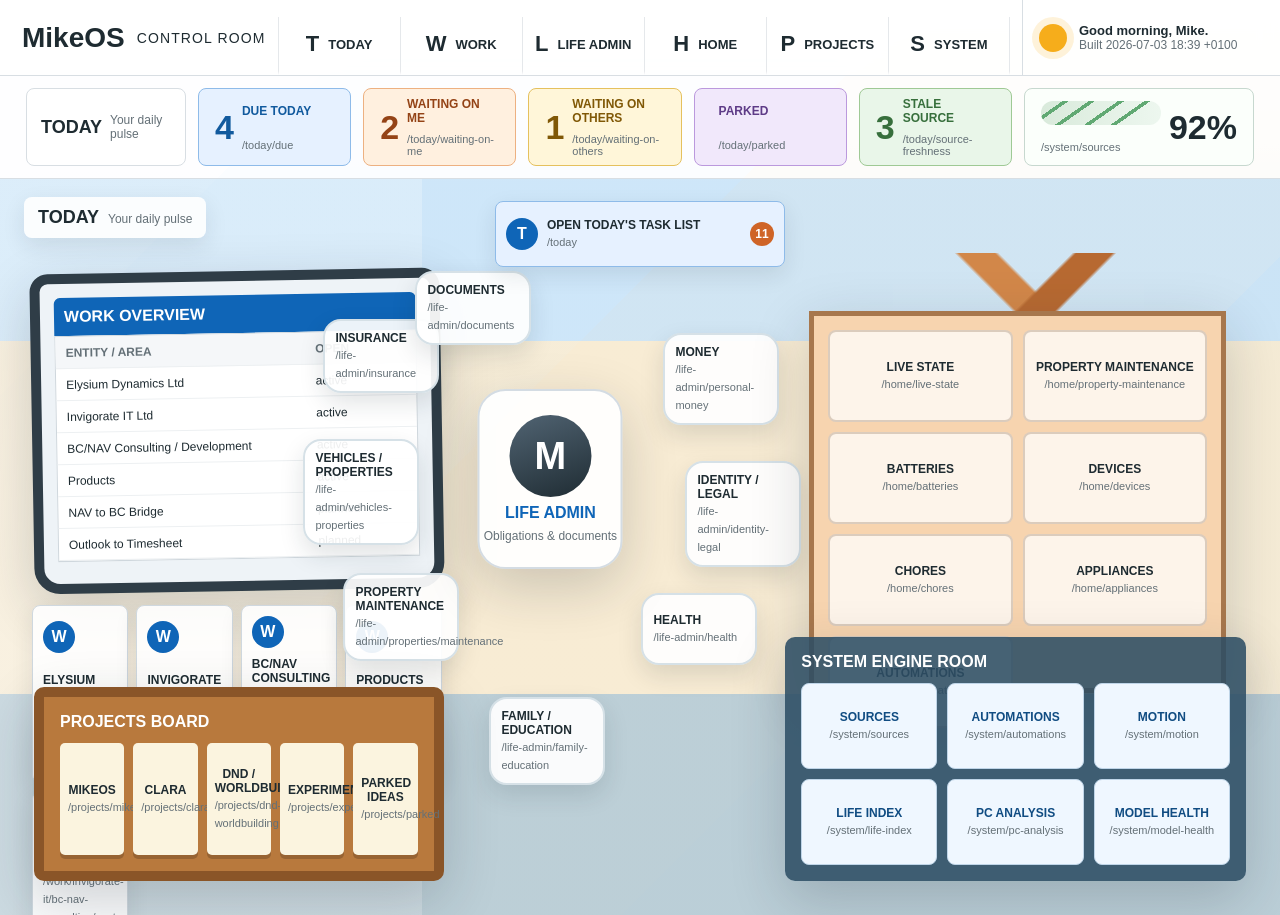
==== commit bc129463: "Add Pulse landing return control" ====
--- a/dashboard/pulse/index.html
+++ b/dashboard/pulse/index.html
@@ -79,6 +79,7 @@
               <p id="drawer-summary">Loading task list...</p>
             </div>
           </div>
+          <button class="landing-button" data-landing="control-room" type="button">Control Room</button>
           <button class="mode-button" type="button">List</button>
           <button class="mode-button" type="button">Filter</button>
           <a class="route-button" id="drawer-route" href="#today">/today</a>
--- a/dashboard/pulse/pulse.css
+++ b/dashboard/pulse/pulse.css
@@ -646,7 +646,7 @@
 
 .drawer-header {
   display: grid;
-  grid-template-columns: minmax(0, 1fr) auto auto auto;
+  grid-template-columns: minmax(0, 1fr) auto auto auto auto;
   gap: 14px;
   align-items: start;
 }
@@ -692,6 +692,7 @@
 }
 
 .route-button,
+.landing-button,
 .mode-button {
   width: max-content;
   min-height: 38px;
@@ -705,6 +706,12 @@
   color: #174f90;
   font-size: 13px;
   font-weight: 700;
+}
+
+.landing-button {
+  border-color: #8ebbe9;
+  background: var(--blue-soft);
+  color: #115a9e;
 }
 
 .drawer-counts {
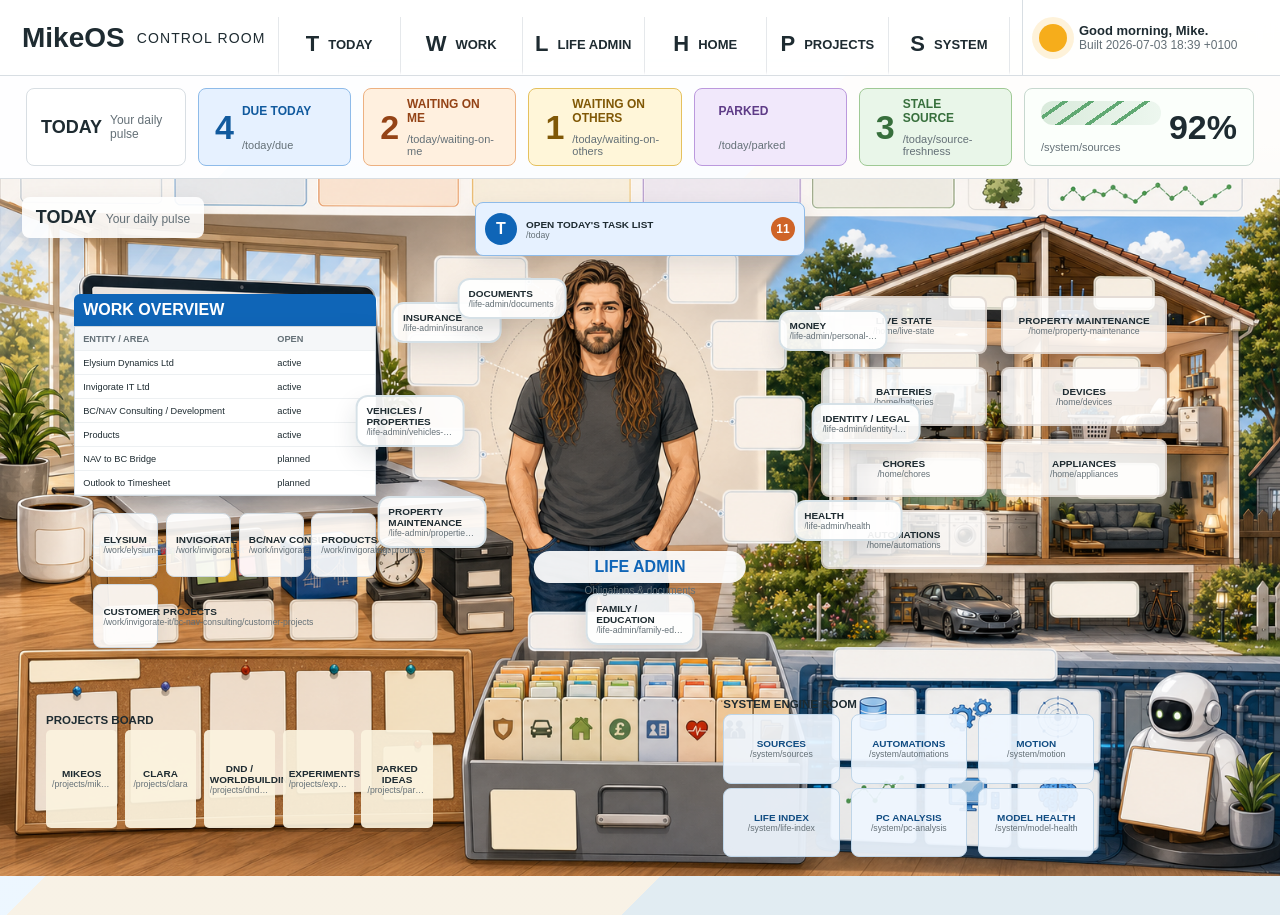
==== commit 4fc098ec: "Use illustrated Pulse control room background" ====
--- a/dashboard/pulse/index.html
+++ b/dashboard/pulse/index.html
@@ -5,7 +5,7 @@
   <meta name="viewport" content="width=device-width, initial-scale=1">
   <meta name="mikeos-pulse-views" content="Today, Work, Life Admin, Home, Projects, System">
   <title>MikeOS Pulse</title>
-  <link rel="stylesheet" href="pulse.css">
+  <link rel="stylesheet" href="pulse.css?v=illustrated-control-room">
 </head>
 <body>
   <div class="control-room-shell">
--- a/dashboard/pulse/pulse.css
+++ b/dashboard/pulse/pulse.css
@@ -256,19 +256,20 @@
 
 .scene-canvas {
   position: relative;
-  min-height: calc(100vh - 164px);
-  padding: 18px 22px;
+  height: min(calc(100vh - 164px), calc((100vw - 28px) * 0.557));
+  min-height: 560px;
+  max-height: 900px;
+  margin: 0 auto;
+  padding: 0;
   overflow: hidden;
-  background:
-    linear-gradient(90deg, rgba(255, 255, 255, 0.24) 0 33%, transparent 33%),
-    linear-gradient(180deg, rgba(196, 225, 247, 0.76) 0 22%, rgba(248, 235, 209, 0.86) 22% 70%, rgba(185, 205, 214, 0.95) 70% 100%);
+  background: url("assets/control-room-bg.png") center center / cover no-repeat;
 }
 
 .scene-title {
   position: absolute;
-  top: 18px;
-  left: 24px;
-  z-index: 3;
+  top: 2.6%;
+  left: 1.7%;
+  z-index: 8;
   display: flex;
   align-items: baseline;
   gap: 9px;
@@ -290,24 +291,30 @@
 
 .work-desk {
   position: absolute;
-  left: 32px;
-  top: 92px;
-  width: 32vw;
-  min-width: 390px;
-  max-width: 560px;
+  left: 5.8%;
+  top: 16.5%;
+  z-index: 4;
+  width: 23.6%;
+  min-width: 0;
+  max-width: none;
 }
 
 .laptop {
-  padding: 14px 14px 22px;
-  border-radius: 18px 18px 26px 26px;
-  border: 10px solid #2f3d47;
-  background: #eef3f7;
-  box-shadow: var(--shadow);
-  transform: rotate(-1deg);
+  position: relative;
+  padding: 0;
+  border: 0;
+  border-radius: 0;
+  background: transparent;
+  box-shadow: none;
+  transform: none;
+}
+
+.laptop::after {
+  content: none;
 }
 
 .laptop-header {
-  padding: 10px;
+  padding: 7px 9px;
   border-radius: 6px 6px 0 0;
   color: white;
   background: var(--blue);
@@ -319,6 +326,7 @@
   display: grid;
   background: white;
   border: 1px solid #cfd7dd;
+  box-shadow: 0 10px 24px rgba(25, 37, 45, 0.12);
 }
 
 .table-row {
@@ -326,13 +334,13 @@
   grid-template-columns: minmax(0, 1fr) 90px;
   gap: 8px;
   align-items: center;
-  min-height: 32px;
-  padding: 6px 10px;
+  min-height: 24px;
+  padding: 3px 8px;
   border: 0;
   border-bottom: 1px solid #edf0f2;
   background: transparent;
   text-align: left;
-  font-size: 12px;
+  font-size: clamp(9px, 0.72vw, 11px);
 }
 
 .table-row.head {
@@ -350,67 +358,76 @@
 .desk-routes {
   display: grid;
   grid-template-columns: repeat(4, minmax(0, 1fr));
-  gap: 8px;
-  margin-top: 14px;
+  gap: 0.6vw;
+  margin-top: 1.3vw;
+  padding-left: 1.5vw;
+}
+
+.desk-routes .zone-icon,
+.desk-routes .zone-button em {
+  display: none;
 }
 
 .life-hub {
   position: absolute;
-  left: 43%;
-  top: 92px;
-  width: 270px;
-  height: 440px;
+  left: 50%;
+  top: 14.2%;
+  z-index: 5;
+  width: 28.5%;
+  height: 58%;
   transform: translateX(-50%);
+}
+
+.life-hub::before {
+  content: none;
 }
 
 .person-card {
   position: absolute;
   left: 50%;
-  top: 118px;
+  top: 67.5%;
   z-index: 2;
-  width: 145px;
-  min-height: 180px;
+  width: 58%;
+  min-height: 0;
   transform: translateX(-50%);
-  display: grid;
-  place-items: center;
-  align-content: center;
-  gap: 7px;
-  border: 2px solid #d4dce3;
-  border-radius: 28px;
-  background: rgba(255, 255, 255, 0.94);
-  box-shadow: var(--shadow);
+  display: block;
+  padding: 0;
   text-align: center;
 }
 
 .avatar-mark {
-  display: grid;
-  place-items: center;
-  width: 82px;
-  height: 82px;
-  border-radius: 50%;
-  color: white;
-  background: linear-gradient(160deg, #516473, #1f2c33);
-  font-size: 38px;
-  font-weight: 800;
+  display: none;
 }
 
 .person-card strong {
+  position: relative;
+  z-index: 3;
+  display: block;
+  margin: 0;
+  padding: 7px 14px;
+  border-radius: 999px;
+  background: rgba(255, 255, 255, 0.92);
   color: var(--blue);
   text-transform: uppercase;
 }
 
 .person-card span:last-child {
-  color: var(--muted);
-  font-size: 12px;
+  position: relative;
+  z-index: 3;
+  display: block;
+  margin-top: 2px;
+  padding: 0 8px;
+  color: var(--muted);
+  font-size: clamp(10px, 0.75vw, 12px);
 }
 
 .orbit-card {
   position: absolute;
-  width: 116px;
-  min-height: 72px;
-  padding: 10px;
+  width: 30%;
+  min-height: 0;
+  padding: 8px 9px;
   border: 2px solid #d6e1e7;
-  border-radius: 18px;
+  border-radius: 12px;
   background: rgba(255, 255, 255, 0.92);
   box-shadow: 0 10px 24px rgba(25, 37, 45, 0.13);
   text-align: left;
@@ -422,7 +439,7 @@
 .engine-tile strong,
 .zone-button strong {
   display: block;
-  font-size: 12px;
+  font-size: clamp(9px, 0.78vw, 12px);
   text-transform: uppercase;
 }
 
@@ -432,56 +449,54 @@
 .engine-tile small,
 .zone-button small {
   color: var(--muted);
-  font-size: 11px;
-}
-
-.orbit-1 { left: -92px; top: 48px; }
-.orbit-2 { left: -112px; top: 168px; }
-.orbit-3 { left: -72px; top: 302px; }
-.orbit-4 { right: -94px; top: 62px; }
-.orbit-5 { right: -116px; top: 190px; }
-.orbit-6 { right: -72px; top: 322px; }
-.orbit-7 { left: 74px; bottom: -74px; }
+  display: block;
+  overflow: hidden;
+  text-overflow: ellipsis;
+  white-space: nowrap;
+  font-size: clamp(8px, 0.68vw, 11px);
+}
+
+.orbit-1 { left: -18%; top: 6%; }
+.orbit-2 { left: -28%; top: 29%; }
+.orbit-3 { left: -22%; top: 54%; }
+.orbit-4 { right: -18%; top: 8%; }
+.orbit-5 { right: -27%; top: 31%; }
+.orbit-6 { right: -22%; top: 55%; }
+.orbit-7 { left: 35%; top: 78%; }
 
 .home-house {
   position: absolute;
-  right: 32px;
-  top: 74px;
-  width: 36vw;
-  min-width: 440px;
-  max-width: 650px;
-  height: 460px;
-  padding: 58px 22px 20px;
+  right: 6.6%;
+  top: 12.7%;
+  z-index: 3;
+  width: 31.5%;
+  min-width: 0;
+  max-width: none;
+  height: 53%;
+  padding: 0;
 }
 
 .roof {
-  position: absolute;
-  left: 14%;
-  top: 0;
-  width: 72%;
-  height: 118px;
-  background: linear-gradient(135deg, transparent 0 49%, #b76931 50% 58%, transparent 59%), linear-gradient(45deg, transparent 0 49%, #d28749 50% 58%, transparent 59%);
+  display: none;
 }
 
 .house-grid {
   position: relative;
   display: grid;
   grid-template-columns: repeat(2, minmax(0, 1fr));
-  grid-auto-rows: 92px;
-  gap: 10px;
+  grid-auto-rows: 18%;
+  gap: 4%;
   height: 100%;
-  padding: 14px;
-  border: 5px solid #a7774d;
-  background:
-    linear-gradient(#f7d4af 0 0) padding-box,
-    repeating-linear-gradient(90deg, #cfa37b 0 12px, #dcb994 12px 24px);
-  box-shadow: var(--shadow);
+  padding: 7% 7% 4%;
+  border: 0;
+  background: transparent;
+  box-shadow: none;
 }
 
 .room-card {
-  border: 2px solid rgba(110, 76, 47, 0.24);
+  border: 2px solid rgba(110, 76, 47, 0.18);
   border-radius: var(--radius);
-  background: rgba(255, 255, 255, 0.74);
+  background: rgba(255, 255, 255, 0.86);
   text-align: center;
 }
 
@@ -493,74 +508,76 @@
 
 .projects-board {
   position: absolute;
-  left: 34px;
-  bottom: 34px;
-  width: 32vw;
-  min-width: 390px;
-  max-width: 560px;
-  padding: 16px;
-  border: 10px solid #8a5528;
-  border-radius: 10px;
-  background: #b8793d;
-  box-shadow: var(--shadow);
+  left: 3.6%;
+  bottom: 7%;
+  z-index: 7;
+  width: 30.2%;
+  min-width: 0;
+  max-width: none;
+  padding: 0;
+  border: 0;
+  border-radius: 0;
+  background: transparent;
+  box-shadow: none;
 }
 
 .projects-board h2,
 .system-room h2 {
-  margin: 0 0 12px;
-  color: white;
-  font-size: 16px;
+  margin: 0 0 1.1%;
+  color: var(--ink);
+  font-size: clamp(10px, 0.9vw, 14px);
   text-transform: uppercase;
 }
 
 #project-pins {
   display: grid;
   grid-template-columns: repeat(5, minmax(0, 1fr));
-  gap: 9px;
+  gap: 2%;
 }
 
 .pin-card {
-  min-height: 112px;
-  padding: 12px 8px;
+  min-height: 7.6vw;
+  padding: 8px 6px;
   border: 0;
   border-radius: 5px;
-  background: #fbf4df;
+  background: rgba(251, 244, 223, 0.92);
   box-shadow: 0 4px 0 rgba(0, 0, 0, 0.18);
 }
 
 .system-room {
   position: absolute;
-  right: 34px;
-  bottom: 34px;
-  width: 36vw;
-  min-width: 440px;
-  max-width: 650px;
-  padding: 16px;
-  border-radius: 10px;
-  background: rgba(45, 78, 101, 0.88);
-  box-shadow: var(--shadow);
+  right: 14.5%;
+  bottom: 3.4%;
+  z-index: 7;
+  width: 29%;
+  min-width: 0;
+  max-width: none;
+  padding: 0;
+  border-radius: 0;
+  background: transparent;
+  box-shadow: none;
 }
 
 #system-tiles {
   display: grid;
   grid-template-columns: repeat(3, minmax(0, 1fr));
-  gap: 10px;
+  gap: 3%;
 }
 
 .engine-tile {
-  min-height: 86px;
+  min-height: 5.4vw;
   border: 1px solid #bfd5e8;
   border-radius: var(--radius);
-  background: #eff7ff;
+  background: rgba(239, 247, 255, 0.92);
   color: #104c82;
 }
 
 .today-hotspot {
   position: absolute;
-  top: 22px;
+  top: 3.3%;
   left: 50%;
   transform: translateX(-50%);
-  z-index: 4;
+  z-index: 8;
 }
 
 .zone-button {
@@ -569,8 +586,8 @@
   grid-template-columns: auto minmax(0, 1fr) auto;
   align-items: center;
   gap: 9px;
-  min-height: 66px;
-  padding: 10px;
+  min-height: 54px;
+  padding: 8px 9px;
   border: 1px solid #cfd8df;
   border-radius: var(--radius);
   background: rgba(255, 255, 255, 0.9);
@@ -580,11 +597,11 @@
 
 .zone-button.mini {
   grid-template-columns: 1fr;
-  min-height: 72px;
+  min-height: 5vw;
 }
 
 .zone-button.today-main {
-  width: 290px;
+  width: min(30vw, 330px);
   border-color: #8ebbe9;
   background: var(--blue-soft);
 }
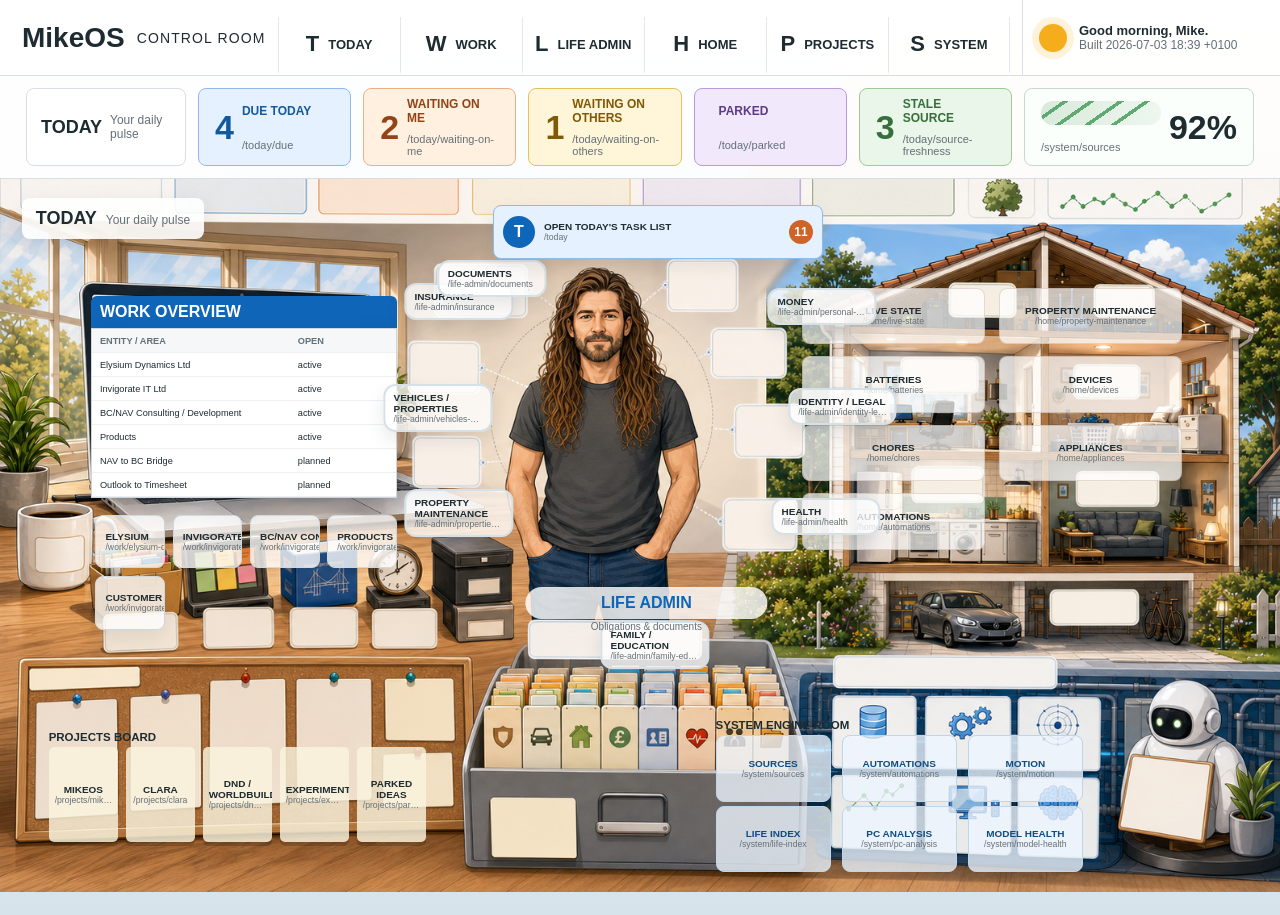
==== commit 2b4331e4: "Fix Pulse illustration overlay alignment" ====
--- a/dashboard/pulse/index.html
+++ b/dashboard/pulse/index.html
@@ -29,43 +29,46 @@
     <main class="control-room">
       <section class="map-panel" aria-label="MikeOS clickable control room">
         <div class="scene-canvas">
-          <div class="scene-title">
-            <strong>Today</strong>
-            <span>Your daily pulse</span>
+          <div class="scene-stage">
+            <img class="scene-art" src="assets/control-room-bg.png" alt="" aria-hidden="true">
+            <div class="scene-title">
+              <strong>Today</strong>
+              <span>Your daily pulse</span>
+            </div>
+
+            <div class="work-desk">
+              <div class="laptop">
+                <div class="laptop-header">Work Overview</div>
+                <div class="work-table" id="work-table"></div>
+              </div>
+              <div class="desk-routes" id="work-routes"></div>
+            </div>
+
+            <div class="life-hub" id="life-hub">
+              <div class="person-card">
+                <span class="avatar-mark">M</span>
+                <strong>Life Admin</strong>
+                <span>Obligations & documents</span>
+              </div>
+            </div>
+
+            <div class="home-house">
+              <div class="roof"></div>
+              <div class="house-grid" id="home-rooms"></div>
+            </div>
+
+            <div class="projects-board">
+              <h2>Projects Board</h2>
+              <div id="project-pins"></div>
+            </div>
+
+            <div class="system-room">
+              <h2>System Engine Room</h2>
+              <div id="system-tiles"></div>
+            </div>
+
+            <div class="today-hotspot" id="today-hotspot"></div>
           </div>
-
-          <div class="work-desk">
-            <div class="laptop">
-              <div class="laptop-header">Work Overview</div>
-              <div class="work-table" id="work-table"></div>
-            </div>
-            <div class="desk-routes" id="work-routes"></div>
-          </div>
-
-          <div class="life-hub" id="life-hub">
-            <div class="person-card">
-              <span class="avatar-mark">M</span>
-              <strong>Life Admin</strong>
-              <span>Obligations & documents</span>
-            </div>
-          </div>
-
-          <div class="home-house">
-            <div class="roof"></div>
-            <div class="house-grid" id="home-rooms"></div>
-          </div>
-
-          <div class="projects-board">
-            <h2>Projects Board</h2>
-            <div id="project-pins"></div>
-          </div>
-
-          <div class="system-room">
-            <h2>System Engine Room</h2>
-            <div id="system-tiles"></div>
-          </div>
-
-          <div class="today-hotspot" id="today-hotspot"></div>
         </div>
       </section>
 
--- a/dashboard/pulse/pulse.css
+++ b/dashboard/pulse/pulse.css
@@ -256,13 +256,33 @@
 
 .scene-canvas {
   position: relative;
-  height: min(calc(100vh - 164px), calc((100vw - 28px) * 0.557));
-  min-height: 560px;
-  max-height: 900px;
-  margin: 0 auto;
+  min-height: calc(100vh - 164px);
+  display: flex;
+  justify-content: center;
+  align-items: flex-start;
   padding: 0;
+  overflow: auto;
+  background: linear-gradient(180deg, #edf6fb, #d7e3ea);
+}
+
+.scene-stage {
+  position: relative;
+  width: min(100%, 1586px);
+  aspect-ratio: 1586 / 884;
+  flex: 0 0 auto;
   overflow: hidden;
-  background: url("assets/control-room-bg.png") center center / cover no-repeat;
+  background: #e6eef4;
+}
+
+.scene-art {
+  position: absolute;
+  inset: 0;
+  z-index: 0;
+  width: 100%;
+  height: 100%;
+  object-fit: contain;
+  pointer-events: none;
+  user-select: none;
 }
 
 .scene-title {
@@ -291,10 +311,10 @@
 
 .work-desk {
   position: absolute;
-  left: 5.8%;
-  top: 16.5%;
+  left: 7.1%;
+  top: 16.4%;
   z-index: 4;
-  width: 23.6%;
+  width: 23.9%;
   min-width: 0;
   max-width: none;
 }
@@ -360,7 +380,7 @@
   grid-template-columns: repeat(4, minmax(0, 1fr));
   gap: 0.6vw;
   margin-top: 1.3vw;
-  padding-left: 1.5vw;
+  padding-left: 1.5%;
 }
 
 .desk-routes .zone-icon,
@@ -370,11 +390,11 @@
 
 .life-hub {
   position: absolute;
-  left: 50%;
-  top: 14.2%;
+  left: 50.5%;
+  top: 11.4%;
   z-index: 5;
-  width: 28.5%;
-  height: 58%;
+  width: 32.6%;
+  height: 64%;
   transform: translateX(-50%);
 }
 
@@ -385,7 +405,7 @@
 .person-card {
   position: absolute;
   left: 50%;
-  top: 67.5%;
+  top: 71.5%;
   z-index: 2;
   width: 58%;
   min-height: 0;
@@ -406,7 +426,7 @@
   margin: 0;
   padding: 7px 14px;
   border-radius: 999px;
-  background: rgba(255, 255, 255, 0.92);
+  background: rgba(255, 255, 255, 0.82);
   color: var(--blue);
   text-transform: uppercase;
 }
@@ -423,14 +443,15 @@
 
 .orbit-card {
   position: absolute;
-  width: 30%;
+  width: 26%;
   min-height: 0;
-  padding: 8px 9px;
+  padding: 6px 8px;
   border: 2px solid #d6e1e7;
   border-radius: 12px;
-  background: rgba(255, 255, 255, 0.92);
-  box-shadow: 0 10px 24px rgba(25, 37, 45, 0.13);
+  background: rgba(255, 255, 255, 0.78);
+  box-shadow: 0 8px 18px rgba(25, 37, 45, 0.1);
   text-align: left;
+  overflow: hidden;
 }
 
 .orbit-card strong,
@@ -456,23 +477,23 @@
   font-size: clamp(8px, 0.68vw, 11px);
 }
 
-.orbit-1 { left: -18%; top: 6%; }
-.orbit-2 { left: -28%; top: 29%; }
-.orbit-3 { left: -22%; top: 54%; }
-.orbit-4 { right: -18%; top: 8%; }
-.orbit-5 { right: -27%; top: 31%; }
-.orbit-6 { right: -22%; top: 55%; }
-.orbit-7 { left: 35%; top: 78%; }
+.orbit-1 { left: -8%; top: 5%; }
+.orbit-2 { left: -13%; top: 27%; }
+.orbit-3 { left: -8%; top: 50%; }
+.orbit-4 { right: -5%; top: 6%; }
+.orbit-5 { right: -10%; top: 28%; }
+.orbit-6 { right: -6%; top: 52%; }
+.orbit-7 { left: 39%; top: 79%; }
 
 .home-house {
   position: absolute;
-  right: 6.6%;
-  top: 12.7%;
+  right: 4.8%;
+  top: 9.2%;
   z-index: 3;
-  width: 31.5%;
+  width: 35.4%;
   min-width: 0;
   max-width: none;
-  height: 53%;
+  height: 55.8%;
   padding: 0;
 }
 
@@ -484,20 +505,21 @@
   position: relative;
   display: grid;
   grid-template-columns: repeat(2, minmax(0, 1fr));
-  grid-auto-rows: 18%;
-  gap: 4%;
+  grid-auto-rows: 17%;
+  gap: 3.6%;
   height: 100%;
-  padding: 7% 7% 4%;
+  padding: 9.5% 8% 5%;
   border: 0;
   background: transparent;
   box-shadow: none;
 }
 
 .room-card {
-  border: 2px solid rgba(110, 76, 47, 0.18);
+  border: 1px solid rgba(110, 76, 47, 0.18);
   border-radius: var(--radius);
-  background: rgba(255, 255, 255, 0.86);
+  background: rgba(255, 255, 255, 0.72);
   text-align: center;
+  overflow: hidden;
 }
 
 .room-card:hover,
@@ -508,10 +530,10 @@
 
 .projects-board {
   position: absolute;
-  left: 3.6%;
-  bottom: 7%;
+  left: 3.8%;
+  bottom: 7.1%;
   z-index: 7;
-  width: 30.2%;
+  width: 29.5%;
   min-width: 0;
   max-width: none;
   padding: 0;
@@ -536,20 +558,21 @@
 }
 
 .pin-card {
-  min-height: 7.6vw;
+  min-height: clamp(72px, 7.4vw, 118px);
   padding: 8px 6px;
   border: 0;
   border-radius: 5px;
-  background: rgba(251, 244, 223, 0.92);
+  background: rgba(251, 244, 223, 0.82);
   box-shadow: 0 4px 0 rgba(0, 0, 0, 0.18);
+  overflow: hidden;
 }
 
 .system-room {
   position: absolute;
-  right: 14.5%;
+  right: 15.4%;
   bottom: 3.4%;
   z-index: 7;
-  width: 29%;
+  width: 28.7%;
   min-width: 0;
   max-width: none;
   padding: 0;
@@ -565,17 +588,18 @@
 }
 
 .engine-tile {
-  min-height: 5.4vw;
+  min-height: clamp(54px, 5.2vw, 82px);
   border: 1px solid #bfd5e8;
   border-radius: var(--radius);
-  background: rgba(239, 247, 255, 0.92);
+  background: rgba(239, 247, 255, 0.78);
   color: #104c82;
+  overflow: hidden;
 }
 
 .today-hotspot {
   position: absolute;
-  top: 3.3%;
-  left: 50%;
+  top: 3.6%;
+  left: 51.4%;
   transform: translateX(-50%);
   z-index: 8;
 }
@@ -590,20 +614,27 @@
   padding: 8px 9px;
   border: 1px solid #cfd8df;
   border-radius: var(--radius);
-  background: rgba(255, 255, 255, 0.9);
+  background: rgba(255, 255, 255, 0.78);
   text-align: left;
-  box-shadow: 0 8px 22px rgba(25, 37, 45, 0.1);
+  box-shadow: 0 7px 18px rgba(25, 37, 45, 0.08);
+  overflow: hidden;
 }
 
 .zone-button.mini {
   grid-template-columns: 1fr;
-  min-height: 5vw;
+  min-height: clamp(44px, 4.2vw, 68px);
 }
 
 .zone-button.today-main {
   width: min(30vw, 330px);
   border-color: #8ebbe9;
   background: var(--blue-soft);
+}
+
+.zone-button strong {
+  overflow: hidden;
+  text-overflow: ellipsis;
+  white-space: nowrap;
 }
 
 .zone-icon {
@@ -937,7 +968,22 @@
   }
 
   .scene-canvas {
-    min-height: 980px;
+    min-height: 0;
+    display: block;
+    padding: 14px;
+    overflow: visible;
+    background: linear-gradient(180deg, #edf6fb, #d7e3ea);
+  }
+
+  .scene-stage {
+    width: auto;
+    aspect-ratio: auto;
+    overflow: visible;
+    background: transparent;
+  }
+
+  .scene-art {
+    display: none;
   }
 
   .work-desk,
@@ -952,6 +998,7 @@
     bottom: auto;
     transform: none;
     width: auto;
+    height: auto;
     min-width: 0;
     max-width: none;
     margin: 18px 0;
